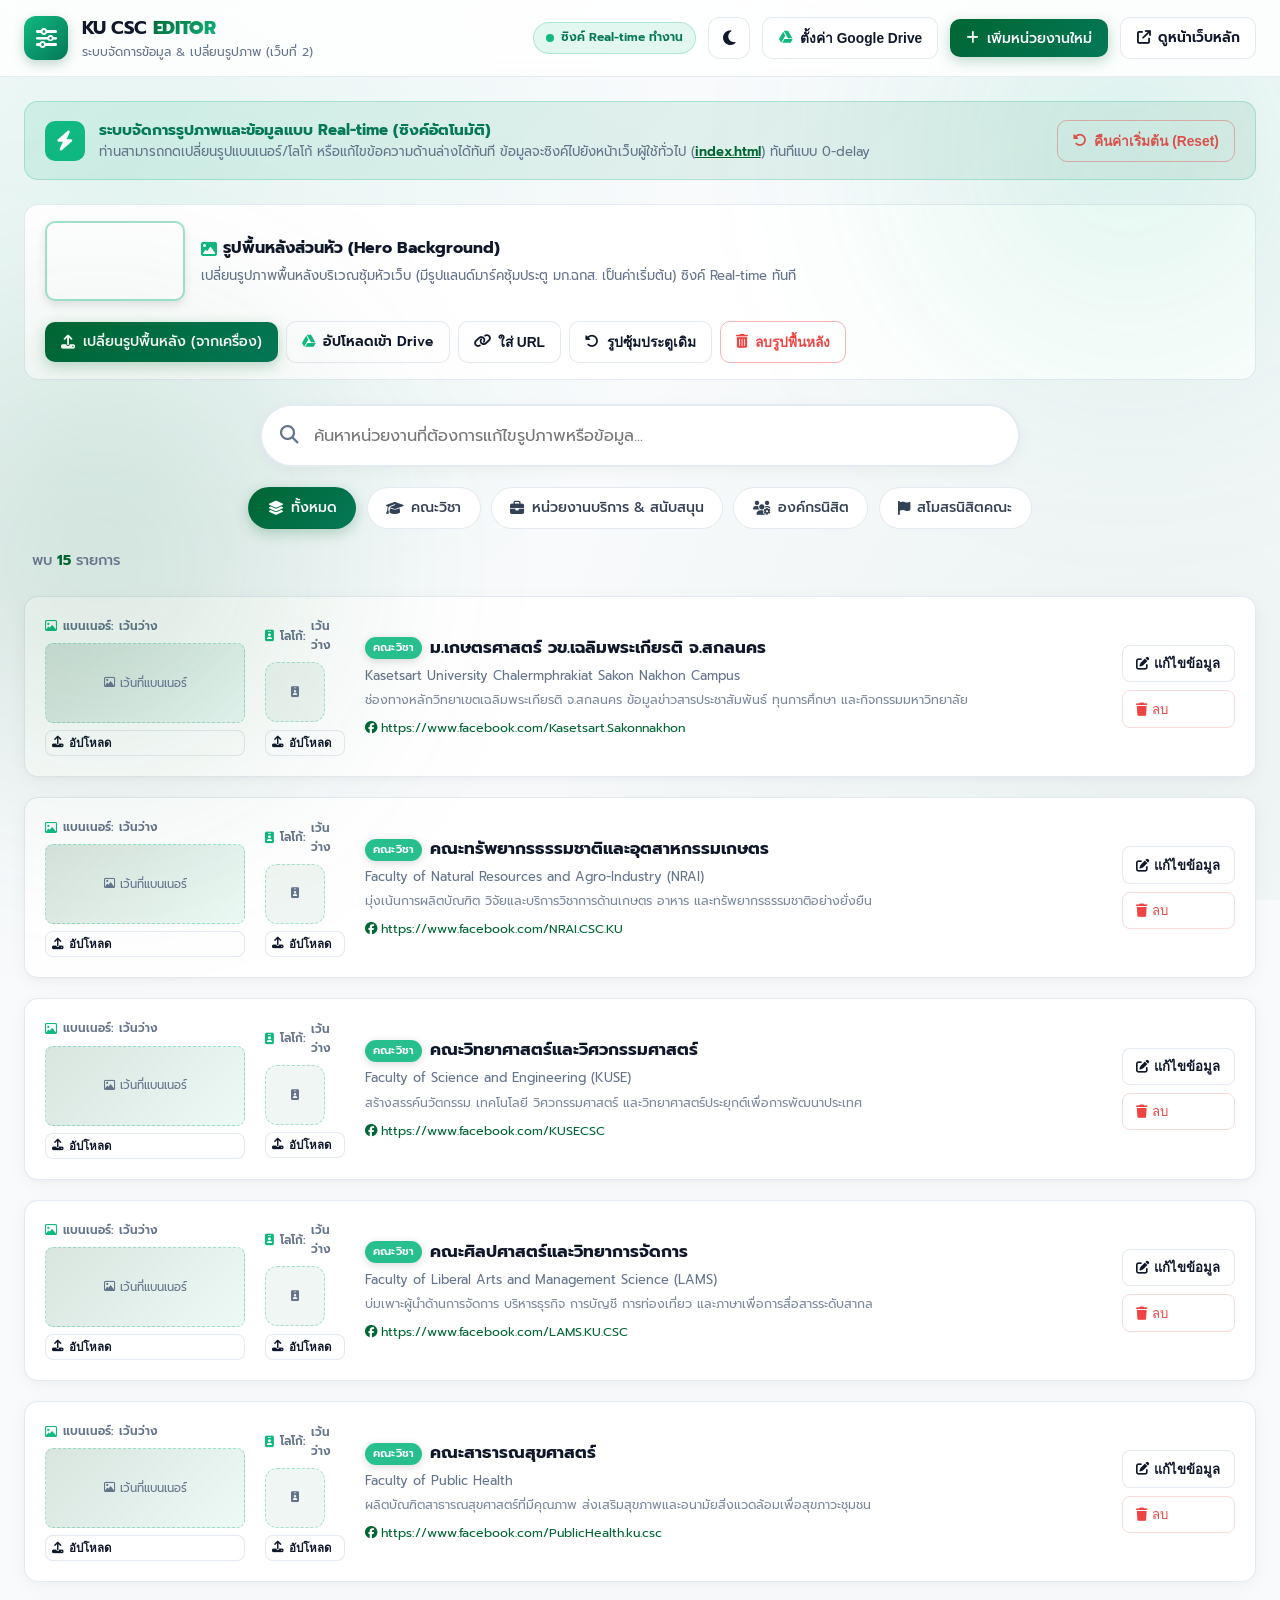
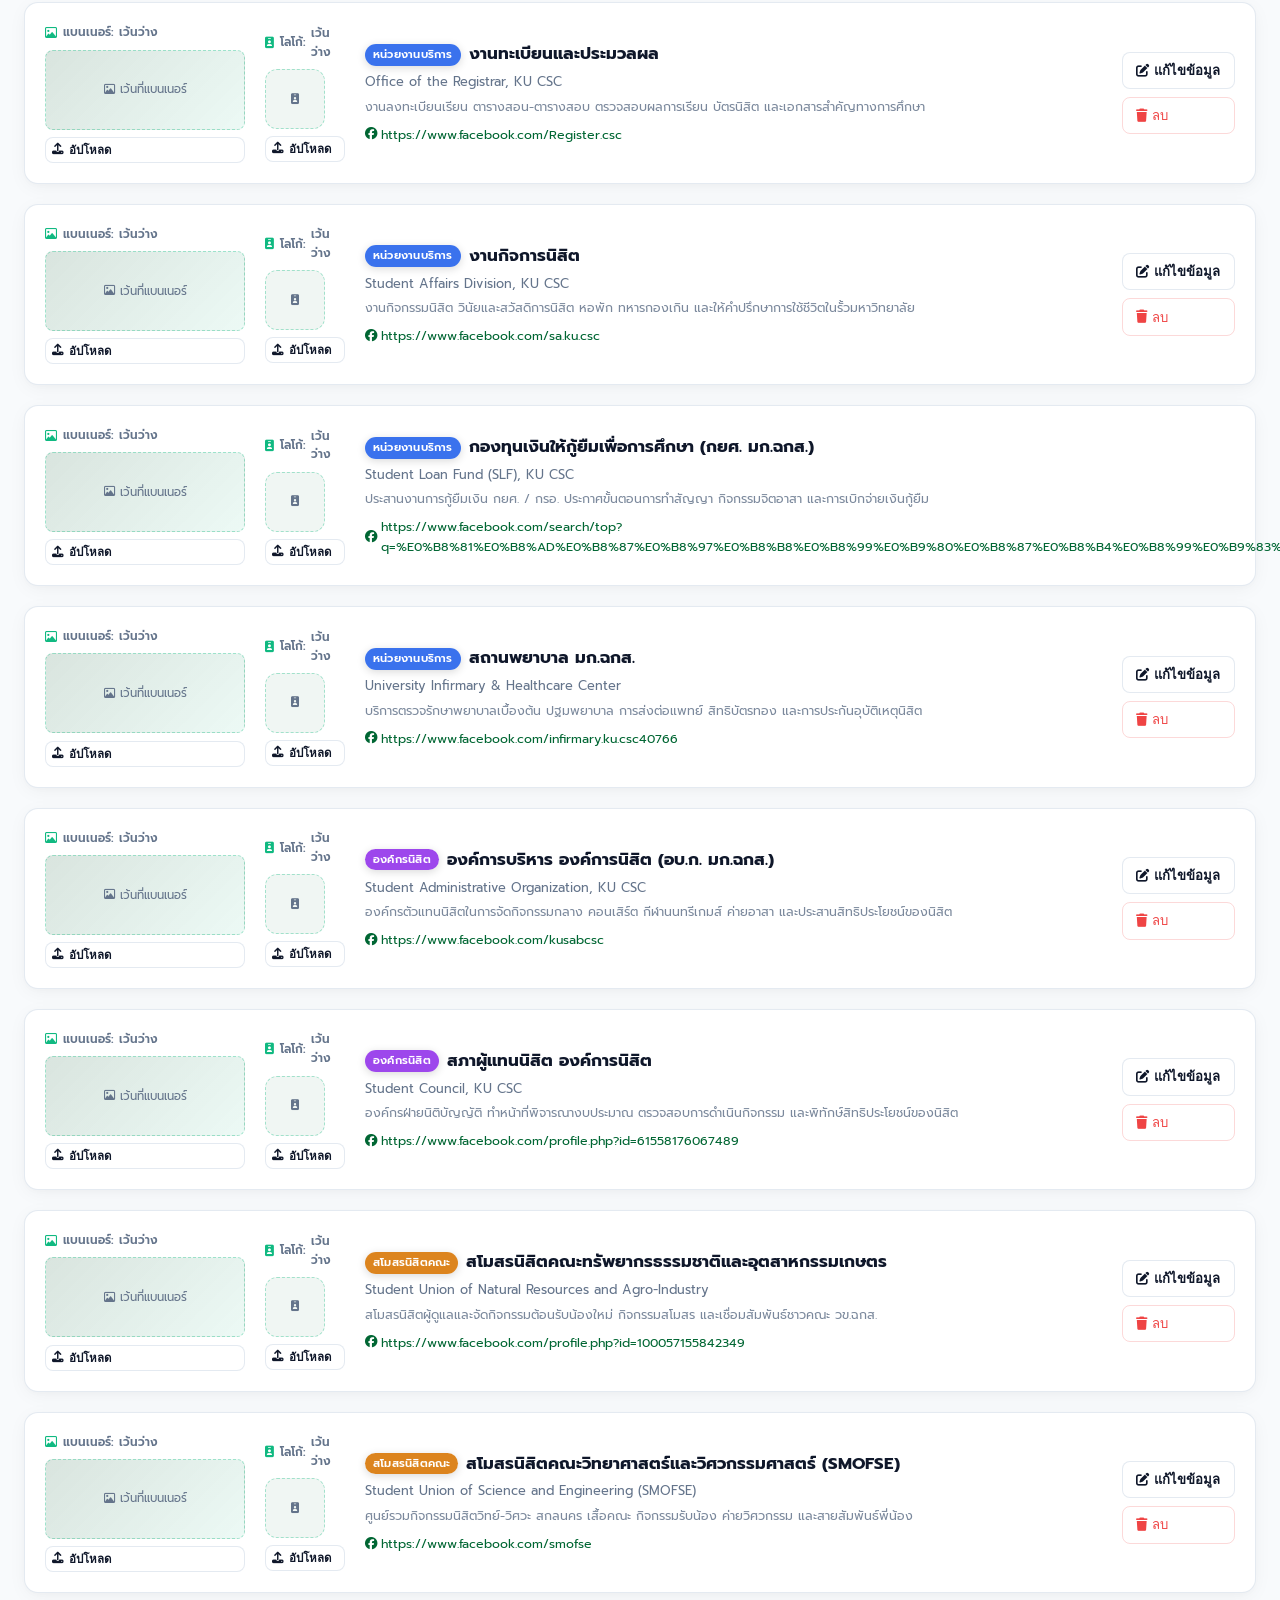
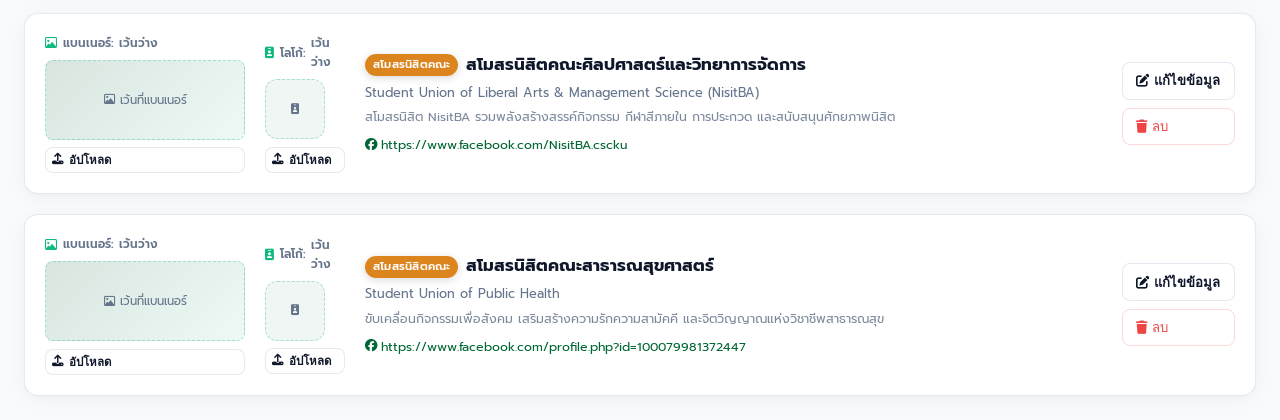
==== editor.html @ 66f13052 "Add files via upload" ====
<!DOCTYPE html>
<html lang="th" data-theme="light">
<head>
  <meta charset="UTF-8">
  <meta name="viewport" content="width=device-width, initial-scale=1.0">
  <title>KU CSC Editor | ระบบแก้ไขข้อมูลและเปลี่ยนรูปภาพ Real-time</title>
  <meta name="description" content="หน้าจัดการข้อมูลและเปลี่ยนรูปภาพโลโก้/แบนเนอร์ มหาวิทยาลัยเกษตรศาสตร์ วข.ฉกส. แบบ Real-time">
  
  <!-- Google Fonts: Prompt & Inter -->
  <link rel="preconnect" href="https://fonts.googleapis.com">
  <link rel="preconnect" href="https://fonts.gstatic.com" crossorigin>
  <link href="https://fonts.googleapis.com/css2?family=Inter:wght@400;500;600;700&family=Prompt:wght@300;400;500;600;700&display=swap" rel="stylesheet">
  
  <!-- Font Awesome 6 Icons -->
  <link rel="stylesheet" href="https://cdnjs.cloudflare.com/ajax/libs/font-awesome/6.5.1/css/all.min.css">
  
  <!-- Main Stylesheet -->
  <link rel="stylesheet" href="style.css">
</head>
<body>
  <!-- Ambient Glow Background Effects -->
  <div class="ambient-glow glow-1"></div>
  <div class="ambient-glow glow-2"></div>

  <!-- Header & Navigation -->
  <header class="navbar">
    <div class="nav-container">
      <div class="brand">
        <div class="brand-logo-wrap" style="background: linear-gradient(135deg, #10b981 0%, #047857 100%);">
          <i class="fa-solid fa-sliders brand-icon"></i>
        </div>
        <div class="brand-text">
          <span class="brand-title">KU CSC <span>EDITOR</span></span>
          <span class="brand-subtitle">ระบบจัดการข้อมูล & เปลี่ยนรูปภาพ (เว็บที่ 2)</span>
        </div>
      </div>

      <div class="nav-actions">
        <span class="live-sync-indicator" title="ระบบเชื่อมต่อ Real-time สำเร็จ">
          <span class="live-pulse"></span>
          <span>ซิงค์ Real-time ทำงาน</span>
        </span>
        <button id="themeToggleBtn" class="btn-icon" aria-label="สลับโหมดมืด/สว่าง" title="สลับโหมดมืด/สว่าง">
          <i class="fa-solid fa-moon"></i>
        </button>
        <button id="gdriveConfigBtn" class="btn-secondary-sm" title="ตั้งค่าเชื่อมต่อ Google Drive API">
          <i class="fa-brands fa-google-drive" style="color:#10b981;"></i>
          <span>ตั้งค่า Google Drive</span>
        </button>
        <button id="addNewDeptBtn" class="btn-primary-sm" title="เพิ่มหน่วยงานใหม่">
          <i class="fa-solid fa-plus"></i>
          <span>เพิ่มหน่วยงานใหม่</span>
        </button>
        <a href="index.html" class="btn-secondary-sm" title="เปิดดูหน้าเว็บสำหรับผู้ใช้ทั่วไป" target="_blank">
          <i class="fa-solid fa-arrow-up-right-from-square"></i>
          <span>ดูหน้าเว็บหลัก</span>
        </a>
      </div>
    </div>
  </header>

  <!-- Main Container -->
  <main class="editor-container">
    <!-- Top Real-time Info Banner -->
    <div class="realtime-sync-banner">
      <div class="realtime-sync-content">
        <div class="realtime-sync-icon">
          <i class="fa-solid fa-bolt"></i>
        </div>
        <div class="realtime-sync-text">
          <h4>ระบบจัดการรูปภาพและข้อมูลแบบ Real-time (ซิงค์อัตโนมัติ)</h4>
          <p>ท่านสามารถกดเปลี่ยนรูปแบนเนอร์/โลโก้ หรือแก้ไขข้อความด้านล่างได้ทันที ข้อมูลจะซิงค์ไปยังหน้าเว็บผู้ใช้ทั่วไป (<a href="index.html" target="_blank" style="color:#006633; font-weight:600; text-decoration:underline;">index.html</a>) ทันทีแบบ 0-delay</p>
        </div>
      </div>
      <div>
        <button id="resetDefaultsBtn" class="btn-outline-danger-sm" title="คืนค่าข้อมูลตั้งต้น 15 หน่วยงาน">
          <i class="fa-solid fa-rotate-left"></i> คืนค่าเริ่มต้น (Reset)
        </button>
      </div>
    </div>

    <!-- Hero Background Management Section (จัดการรูปภาพพื้นหลังส่วนหัวเว็บ) -->
    <div class="realtime-sync-banner" style="background: var(--surface-card); border: 1px solid var(--surface-card-border); margin-bottom: 1.5rem; display: flex; align-items: center; justify-content: space-between; flex-wrap: wrap; gap: 1.25rem;">
      <div style="display: flex; align-items: center; gap: 1rem;">
        <div id="editorHeroBgPreview" style="width: 140px; height: 80px; border-radius: 10px; background-size: cover; background-position: center; border: 2px solid rgba(16, 185, 129, 0.4); box-shadow: 0 4px 10px rgba(0,0,0,0.1); background-image: url('./assets/hero_landmark_bg.jpg'); cursor: pointer;" title="คลิกเพื่อเปลี่ยนรูปพื้นหลังส่วนหัว"></div>
        <div>
          <h4 style="margin: 0 0 4px 0; font-size: 1rem; font-weight: 700; color: var(--text-main); display: flex; align-items: center; gap: 6px;">
            <i class="fa-solid fa-image" style="color: #10b981;"></i> รูปพื้นหลังส่วนหัว (Hero Background)
          </h4>
          <p style="margin: 0; font-size: 0.82rem; color: var(--text-muted);">
            เปลี่ยนรูปภาพพื้นหลังบริเวณซุ้มหัวเว็บ (มีรูปแลนด์มาร์คซุ้มประตู มก.ฉกส. เป็นค่าเริ่มต้น) ซิงค์ Real-time ทันที
          </p>
        </div>
      </div>
      <div style="display: flex; align-items: center; gap: 0.5rem; flex-wrap: wrap;">
        <label class="btn-primary-sm" style="cursor: pointer;" title="เลือกไฟล์รูปพื้นหลังจากเครื่องคอมพิวเตอร์">
          <i class="fa-solid fa-upload"></i> <span>เปลี่ยนรูปพื้นหลัง (จากเครื่อง)</span>
          <input type="file" id="uploadHeroBgInput" accept="image/*" style="display: none;">
        </label>
        <label class="btn-secondary-sm" style="cursor: pointer;" title="อัปโหลดภาพพื้นหลังจากเครื่องเข้าสู่ Google Drive โดยตรง">
          <i class="fa-brands fa-google-drive" style="color:#10b981;"></i> <span>อัปโหลดเข้า Drive</span>
          <input type="file" id="uploadHeroBgGDriveInput" accept="image/*" style="display: none;">
        </label>
        <button id="urlHeroBgBtn" class="btn-secondary-sm" title="ใส่ลิงก์รูปภาพพื้นหลัง (URL หรือ Google Drive)">
          <i class="fa-solid fa-link"></i> <span>ใส่ URL</span>
        </button>
        <button id="resetHeroBgBtn" class="btn-secondary-sm" title="คืนค่าเป็นรูปซุ้มประตู มก.ฉกส.">
          <i class="fa-solid fa-rotate-left"></i> <span>รูปซุ้มประตูเดิม</span>
        </button>
        <button id="clearHeroBgBtn" class="btn-outline-danger-sm" title="ลบรูปออก (ใช้สีพื้นหลัง)">
          <i class="fa-solid fa-trash-can"></i> <span>ลบรูปพื้นหลัง</span>
        </button>
      </div>
    </div>

    <!-- Controls & Search -->
    <section class="controls-section" style="padding: 0; margin-bottom: 1.5rem;">
      <div class="controls-container" style="padding: 0;">
        <div class="search-box">
          <i class="fa-solid fa-magnifying-glass search-icon"></i>
          <input 
            type="text" 
            id="editorSearchInput" 
            placeholder="ค้นหาหน่วยงานที่ต้องการแก้ไขรูปภาพหรือข้อมูล..."
            autocomplete="off"
          >
          <button id="editorClearSearchBtn" class="clear-search-btn" title="ล้างการค้นหา">
            <i class="fa-solid fa-xmark"></i>
          </button>
        </div>

        <div class="filter-pills" id="editorCategoryFilters">
          <button class="filter-pill active" data-category="all">
            <i class="fa-solid fa-layer-group"></i> ทั้งหมด
          </button>
          <button class="filter-pill" data-category="faculty">
            <i class="fa-solid fa-graduation-cap"></i> คณะวิชา
          </button>
          <button class="filter-pill" data-category="service">
            <i class="fa-solid fa-briefcase"></i> หน่วยงานบริการ & สนับสนุน
          </button>
          <button class="filter-pill" data-category="student-gov">
            <i class="fa-solid fa-users-gear"></i> องค์กรนิสิต
          </button>
          <button class="filter-pill" data-category="student-club">
            <i class="fa-solid fa-flag"></i> สโมสรนิสิตคณะ
          </button>
        </div>

        <div class="view-options">
          <div class="results-count">
            พบ <span id="editorFilteredCount">0</span> รายการ
          </div>
        </div>
      </div>
    </section>

    <!-- Departments Edit List -->
    <div class="editor-list" id="editorDeptList">
      <!-- Dynamically generated rows via editor.js -->
    </div>

    <!-- Empty State -->
    <div class="empty-state" id="editorEmptyState" style="display: none;">
      <div class="empty-icon">
        <i class="fa-solid fa-filter-circle-xmark"></i>
      </div>
      <h3>ไม่พบหน่วยงานตามคำค้นหา</h3>
      <p>ลองเปลี่ยนคำค้นหา หรือกดล้างการค้นหา</p>
      <button class="btn-secondary" id="editorResetSearchBtn">ล้างการค้นหา</button>
    </div>
  </main>

  <!-- Modal: Edit / Add Department & Images -->
  <div class="modal-backdrop" id="editorModalBackdrop">
    <div class="modal-card edit-modal-card">
      <div class="modal-header">
        <h3 id="editorModalTitle"><i class="fa-solid fa-pen-to-square"></i> แก้ไขข้อมูลและรูปภาพ</h3>
        <button class="modal-close-btn" id="closeEditorModalBtn"><i class="fa-solid fa-xmark"></i></button>
      </div>
      <form id="editorModalForm" class="modal-body edit-form">
        <input type="hidden" id="formDeptId">
        
        <div class="form-group">
          <label for="formDeptName">ชื่อหน่วยงาน / องค์กร <span style="color:#ef4444;">*</span></label>
          <input type="text" id="formDeptName" required placeholder="เช่น คณะวิทยาศาสตร์และวิศวกรรมศาสตร์">
        </div>

        <div class="form-group">
          <label for="formDeptSubtitle">ชื่อย่อ / ภาษาอังกฤษ</label>
          <input type="text" id="formDeptSubtitle" placeholder="เช่น Faculty of Science and Engineering (KUSE)">
        </div>

        <div class="form-group">
          <label for="formDeptCategory">หมวดหมู่</label>
          <select id="formDeptCategory">
            <option value="faculty">คณะวิชา</option>
            <option value="service">หน่วยงานบริการ & สนับสนุน</option>
            <option value="student-gov">องค์กรนิสิต (อบ.ก. / สภานิสิต)</option>
            <option value="student-club">สโมสรนิสิตคณะ</option>
          </select>
        </div>

        <div class="form-group">
          <label for="formDeptUrl">ลิงก์ติดต่อ (Facebook Page หรือ เว็บไซต์) <span style="color:#ef4444;">*</span></label>
          <input type="url" id="formDeptUrl" required placeholder="https://www.facebook.com/...">
        </div>

        <!-- Banner Setting -->
        <div class="form-group">
          <label>
            <i class="fa-regular fa-image" style="color:#10b981;"></i> รูปภาพแบนเนอร์ (Banner Image Slot)
          </label>
          <div class="image-upload-wrapper">
            <div class="file-upload-row">
              <label class="btn-file-upload">
                <i class="fa-solid fa-folder-open"></i> เลือกไฟล์แบนเนอร์จากเครื่อง
                <input type="file" id="formBannerFileInput" accept="image/*" style="display:none;">
              </label>
              <label class="btn-preset" style="cursor: pointer; display: inline-flex; align-items: center; gap: 4px;" title="อัปโหลดแบนเนอร์ตรงเข้า Google Drive">
                <i class="fa-brands fa-google-drive" style="color:#10b981;"></i> อัปโหลดเข้า Drive
                <input type="file" id="formBannerGDriveInput" accept="image/*" style="display:none;">
              </label>
              <button type="button" class="btn-preset" id="formClearBannerBtn" title="ลบรูปภาพและเว้นเป็นพื้นที่ว่าง">
                <i class="fa-solid fa-trash-can"></i> เว้นเป็นช่องว่าง
              </button>
            </div>
            <input type="text" id="formBannerUrl" placeholder="หรือใส่ลิงก์รูปภาพ (รองรับลิงก์ Google Drive ทุกรูปแบบ)...">
            <div class="preview-mini banner-preview" id="formBannerPreview"></div>
          </div>
        </div>

        <!-- Logo Setting -->
        <div class="form-group">
          <label>
            <i class="fa-solid fa-id-badge" style="color:#10b981;"></i> รูปภาพโลโก้ (Logo Avatar Slot)
          </label>
          <div class="image-upload-wrapper">
            <div class="file-upload-row">
              <label class="btn-file-upload">
                <i class="fa-solid fa-folder-open"></i> เลือกไฟล์โลโก้จากเครื่อง
                <input type="file" id="formLogoFileInput" accept="image/*" style="display:none;">
              </label>
              <label class="btn-preset" style="cursor: pointer; display: inline-flex; align-items: center; gap: 4px;" title="อัปโหลดโลโก้ตรงเข้า Google Drive">
                <i class="fa-brands fa-google-drive" style="color:#10b981;"></i> อัปโหลดเข้า Drive
                <input type="file" id="formLogoGDriveInput" accept="image/*" style="display:none;">
              </label>
              <button type="button" class="btn-preset" id="formClearLogoBtn" title="ลบรูปโลโก้และเว้นเป็นพื้นที่ว่าง">
                <i class="fa-solid fa-trash-can"></i> เว้นเป็นช่องว่าง
              </button>
            </div>
            <input type="text" id="formLogoUrl" placeholder="หรือใส่ลิงก์รูปภาพ (รองรับลิงก์ Google Drive ทุกรูปแบบ)...">
            <div class="preview-mini logo-preview" id="formLogoPreview"></div>
          </div>
        </div>

        <div class="form-group">
          <label for="formDeptDesc">คำอธิบายเพิ่มเติม</label>
          <textarea id="formDeptDesc" rows="2" placeholder="เช่น รายละเอียดการให้บริการ ข้อมูลติดต่อ..."></textarea>
        </div>

        <div class="modal-footer-actions">
          <button type="button" class="btn-secondary" id="cancelEditorModalBtn">ยกเลิก</button>
          <button type="submit" class="btn-primary">
            <i class="fa-solid fa-bolt"></i> บันทึกข้อมูล (ซิงค์ Real-time ทันที)
          </button>
        </div>
      </form>
    </div>
  </div>

  <!-- Hidden Quick File Inputs for One-click direct upload -->
  <input type="file" id="directBannerFilePicker" accept="image/*" style="display:none;">
  <input type="file" id="directLogoFilePicker" accept="image/*" style="display:none;">

  <!-- Modal: Google Drive Setup -->
  <div class="modal-backdrop" id="gdriveModalBackdrop">
    <div class="modal-card">
      <div class="modal-header">
        <h3 style="display:flex; align-items:center; gap:8px;"><i class="fa-brands fa-google-drive" style="color:#10b981;"></i> ตั้งค่าเชื่อมต่อ Google Drive</h3>
        <button class="modal-close-btn" id="closeGdriveModalBtn"><i class="fa-solid fa-xmark"></i></button>
      </div>
      <div class="modal-body" style="padding:1.5rem;">
        <div style="background:rgba(16, 185, 129, 0.08); border:1px solid rgba(16, 185, 129, 0.25); border-radius:10px; padding:0.85rem 1rem; margin-bottom:1.25rem;">
          <h4 style="margin:0 0 4px 0; font-size:0.9rem; color:#047857; display:flex; align-items:center; gap:6px;">
            <i class="fa-solid fa-cloud-arrow-up"></i> จัดเก็บรูปภาพถาวรบน Google Drive ฟรี
          </h4>
          <p style="margin:0; font-size:0.78rem; color:var(--text-muted); line-height:1.5;">
            เชื่อมต่อกับ Google Apps Script Web App เพื่อให้อัปโหลดไฟล์รูปภาพแบนเนอร์/โลโก้ไปบันทึกลงในโฟลเดอร์ Google Drive ของคุณโดยตรง
          </p>
        </div>
        
        <div class="form-group">
          <label for="gdriveEndpointInput">Google Apps Script Web App URL</label>
          <input 
            type="url" 
            id="gdriveEndpointInput" 
            placeholder="https://script.google.com/macros/s/AKfycb.../exec"
            style="width:100%; padding:0.6rem 0.85rem; border-radius:8px; border:1px solid var(--surface-card-border); background:var(--surface-card); color:var(--text-main); font-family:inherit;"
          >
          <div style="margin-top:6px; font-size:0.75rem; color:var(--text-muted); display:flex; justify-content:space-between; align-items:center;">
            <span>เปิดดูวิธีทำ: <a href="GOOGLE_DRIVE_SETUP_GUIDE.md" target="_blank" style="color:#006633; text-decoration:underline; font-weight:600;">คู่มือการติดตั้ง Google Apps Script</a></span>
            <span id="gdriveConfigStatus" style="font-weight:600;"></span>
          </div>
        </div>

        <div id="gdriveStatusBox" style="padding:0.65rem 0.85rem; border-radius:8px; font-size:0.8rem; margin-bottom:1rem; display:none;"></div>

        <div class="modal-footer-actions">
          <button type="button" class="btn-secondary" id="cancelGdriveModalBtn">ปิด</button>
          <button type="button" class="btn-secondary" id="testGdriveBtn">
            <i class="fa-solid fa-plug"></i> ทดสอบการเชื่อมต่อ
          </button>
          <button type="button" class="btn-primary" id="saveGdriveBtn">
            <i class="fa-solid fa-floppy-disk"></i> บันทึก URL
          </button>
        </div>
      </div>
    </div>
  </div>

  <!-- Toast Notification -->
  <div class="toast-notification" id="editorToast">
    <i class="fa-solid fa-bolt toast-icon"></i>
    <span id="editorToastMsg">บันทึกและซิงค์ Real-time เรียบร้อยแล้ว</span>
  </div>

  <!-- Editor Logic -->
  <script src="editor.js"></script>
</body>
</html>
---- style.css ----
/* ==========================================================
   KU CSC Hub - Modern Portal Stylesheet
   Kasetsart University Chalermphrakiat Sakon Nakhon Campus
   ========================================================== */

:root {
  /* Brand Palette - KU Green & Gold */
  --ku-green-dark: #004d25;
  --ku-green-primary: #006633;
  --ku-green-accent: #10b981;
  --ku-green-light: #e6f4ea;
  --ku-gold: #f59e0b;
  --ku-gold-hover: #d97706;

  /* Theme: Light Defaults */
  --bg-color: #f8fafc;
  --bg-gradient: radial-gradient(circle at 10% 20%, rgba(16, 185, 129, 0.08) 0%, transparent 40%),
                 radial-gradient(circle at 90% 80%, rgba(0, 102, 51, 0.05) 0%, transparent 45%),
                 #f8fafc;
  --surface-card: #ffffff;
  --surface-card-hover: #ffffff;
  --surface-card-border: rgba(226, 232, 240, 0.9);
  --text-main: #0f172a;
  --text-muted: #64748b;
  --text-sub: #334155;
  
  --navbar-bg: rgba(255, 255, 255, 0.85);
  --navbar-border: rgba(226, 232, 240, 0.8);
  
  --badge-faculty-bg: rgba(16, 185, 129, 0.12);
  --badge-faculty-color: #047857;
  --badge-service-bg: rgba(59, 130, 246, 0.12);
  --badge-service-color: #1d4ed8;
  --badge-gov-bg: rgba(168, 85, 247, 0.12);
  --badge-gov-color: #7e22ce;
  --badge-club-bg: rgba(245, 158, 11, 0.14);
  --badge-club-color: #b45309;

  --btn-primary-bg: linear-gradient(135deg, #006633 0%, #047857 100%);
  --btn-primary-text: #ffffff;
  --btn-primary-shadow: 0 4px 14px rgba(0, 102, 51, 0.25);
  
  --btn-secondary-bg: #f1f5f9;
  --btn-secondary-text: #334155;
  --btn-secondary-border: #e2e8f0;

  --card-shadow: 0 4px 20px -2px rgba(0, 0, 0, 0.05), 0 2px 6px -1px rgba(0, 0, 0, 0.02);
  --card-shadow-hover: 0 16px 32px -4px rgba(0, 77, 37, 0.12), 0 6px 12px -2px rgba(0, 0, 0, 0.05);

  --font-family: 'Prompt', 'Inter', -apple-system, BlinkMacSystemFont, 'Segoe UI', Roboto, sans-serif;
  --radius-lg: 20px;
  --radius-md: 14px;
  --radius-sm: 8px;
  --transition: all 0.28s cubic-bezier(0.4, 0, 0.2, 1);
}

/* Dark Theme */
[data-theme="dark"] {
  --bg-color: #0b1310;
  --bg-gradient: radial-gradient(circle at 10% 20%, rgba(16, 185, 129, 0.12) 0%, transparent 45%),
                 radial-gradient(circle at 90% 80%, rgba(0, 102, 51, 0.15) 0%, transparent 50%),
                 #090e0c;
  --surface-card: #121c17;
  --surface-card-hover: #17241e;
  --surface-card-border: rgba(255, 255, 255, 0.07);
  --text-main: #f1f5f9;
  --text-muted: #94a3b8;
  --text-sub: #cbd5e1;

  --navbar-bg: rgba(11, 19, 16, 0.85);
  --navbar-border: rgba(255, 255, 255, 0.08);

  --badge-faculty-bg: rgba(16, 185, 129, 0.2);
  --badge-faculty-color: #34d399;
  --badge-service-bg: rgba(59, 130, 246, 0.2);
  --badge-service-color: #60a5fa;
  --badge-gov-bg: rgba(168, 85, 247, 0.2);
  --badge-gov-color: #c084fc;
  --badge-club-bg: rgba(245, 158, 11, 0.2);
  --badge-club-color: #fbbf24;

  --btn-secondary-bg: #1c2822;
  --btn-secondary-text: #e2e8f0;
  --btn-secondary-border: rgba(255, 255, 255, 0.1);

  --card-shadow: 0 4px 20px -2px rgba(0, 0, 0, 0.4);
  --card-shadow-hover: 0 16px 36px -4px rgba(0, 0, 0, 0.6), 0 0 20px rgba(16, 185, 129, 0.15);
}

/* Reset & Base */
*, *::before, *::after {
  box-sizing: border-box;
  margin: 0;
  padding: 0;
}

body {
  font-family: var(--font-family);
  background: var(--bg-gradient);
  background-attachment: fixed;
  color: var(--text-main);
  line-height: 1.6;
  min-height: 100vh;
  display: flex;
  flex-direction: column;
  overflow-x: hidden;
  position: relative;
  transition: background-color 0.3s ease, color 0.3s ease;
}

/* Ambient glow balls */
.ambient-glow {
  position: fixed;
  width: 500px;
  height: 500px;
  border-radius: 50%;
  pointer-events: none;
  z-index: 0;
  filter: blur(120px);
  opacity: 0.35;
}
.glow-1 {
  top: -100px;
  right: -100px;
  background: radial-gradient(circle, rgba(16, 185, 129, 0.5), transparent);
}
.glow-2 {
  bottom: 10%;
  left: -150px;
  background: radial-gradient(circle, rgba(0, 102, 51, 0.6), transparent);
}

/* Header & Navbar */
.navbar {
  position: sticky;
  top: 0;
  z-index: 100;
  background: var(--navbar-bg);
  backdrop-filter: blur(16px);
  -webkit-backdrop-filter: blur(16px);
  border-bottom: 1px solid var(--navbar-border);
  transition: var(--transition);
}

.nav-container {
  max-width: 1280px;
  margin: 0 auto;
  padding: 0.85rem 1.5rem;
  display: flex;
  align-items: center;
  justify-content: space-between;
}

.brand {
  display: flex;
  align-items: center;
  gap: 0.85rem;
  text-decoration: none;
  color: inherit;
}

.brand-logo-wrap {
  width: 44px;
  height: 44px;
  border-radius: 12px;
  background: linear-gradient(135deg, #006633 0%, #10b981 100%);
  display: flex;
  align-items: center;
  justify-content: center;
  color: #fff;
  font-size: 1.3rem;
  box-shadow: 0 4px 12px rgba(0, 102, 51, 0.25);
  transition: transform 0.2s ease;
}
.brand:hover .brand-logo-wrap {
  transform: scale(1.05) rotate(5deg);
}

.brand-text {
  display: flex;
  flex-direction: column;
}

.brand-title {
  font-size: 1.15rem;
  font-weight: 700;
  letter-spacing: -0.02em;
  color: var(--text-main);
  display: flex;
  align-items: center;
  gap: 0.4rem;
}
.brand-title span {
  background: linear-gradient(135deg, #006633, #10b981);
  -webkit-background-clip: text;
  -webkit-text-fill-color: transparent;
  font-weight: 800;
}
[data-theme="dark"] .brand-title span {
  background: linear-gradient(135deg, #34d399, #10b981);
  -webkit-background-clip: text;
  -webkit-text-fill-color: transparent;
}

.brand-subtitle {
  font-size: 0.76rem;
  color: var(--text-muted);
  font-weight: 400;
}

.nav-actions {
  display: flex;
  align-items: center;
  gap: 0.75rem;
}

.btn-icon {
  width: 42px;
  height: 42px;
  border-radius: 12px;
  border: 1px solid var(--surface-card-border);
  background: var(--surface-card);
  color: var(--text-main);
  display: flex;
  align-items: center;
  justify-content: center;
  font-size: 1.05rem;
  cursor: pointer;
  transition: var(--transition);
}
.btn-icon:hover {
  background: var(--btn-secondary-bg);
  transform: translateY(-2px);
}

.btn-primary-sm {
  display: inline-flex;
  align-items: center;
  gap: 0.5rem;
  padding: 0.55rem 1rem;
  background: var(--btn-primary-bg);
  color: #ffffff;
  border: none;
  border-radius: 10px;
  font-size: 0.88rem;
  font-weight: 500;
  font-family: inherit;
  cursor: pointer;
  box-shadow: var(--btn-primary-shadow);
  transition: var(--transition);
}
.btn-primary-sm:hover {
  opacity: 0.93;
  transform: translateY(-2px);
  box-shadow: 0 6px 18px rgba(0, 102, 51, 0.35);
}

/* Hero Section */
.hero-section {
  position: relative;
  z-index: 1;
  padding: 4.5rem 1.5rem 3.5rem;
  text-align: center;
  background-size: cover;
  background-position: center 30%;
  background-repeat: no-repeat;
  transition: background-image 0.4s ease;
  overflow: hidden;
  border-bottom: 1px solid var(--surface-card-border);
}

/* Background overlay for hero section to ensure flawless contrast & readability */
.hero-section::before {
  content: "";
  position: absolute;
  inset: 0;
  background: linear-gradient(180deg, rgba(248, 250, 252, 0.88) 0%, rgba(248, 250, 252, 0.72) 45%, rgba(248, 250, 252, 0.96) 100%);
  backdrop-filter: blur(1.5px);
  -webkit-backdrop-filter: blur(1.5px);
  z-index: 0;
  transition: background 0.3s ease;
}

[data-theme="dark"] .hero-section::before {
  background: linear-gradient(180deg, rgba(11, 19, 16, 0.92) 0%, rgba(11, 19, 16, 0.78) 45%, rgba(11, 19, 16, 0.98) 100%);
}

.hero-content {
  position: relative;
  z-index: 1;
  max-width: 860px;
  margin: 0 auto;
}

.hero-badge {
  display: inline-flex;
  align-items: center;
  gap: 0.55rem;
  padding: 0.35rem 1rem;
  border-radius: 9999px;
  background: rgba(16, 185, 129, 0.15);
  border: 1px solid rgba(16, 185, 129, 0.3);
  color: #047857;
  font-size: 0.82rem;
  font-weight: 600;
  margin-bottom: 1.25rem;
  backdrop-filter: blur(8px);
}
[data-theme="dark"] .hero-badge {
  color: #34d399;
  border-color: rgba(52, 211, 153, 0.35);
  background: rgba(16, 185, 129, 0.2);
}

.pulse-dot {
  width: 8px;
  height: 8px;
  border-radius: 50%;
  background: #10b981;
  box-shadow: 0 0 0 0 rgba(16, 185, 129, 0.7);
  animation: pulseAnimation 2s infinite;
}
@keyframes pulseAnimation {
  0% { transform: scale(0.95); box-shadow: 0 0 0 0 rgba(16, 185, 129, 0.7); }
  70% { transform: scale(1); box-shadow: 0 0 0 8px rgba(16, 185, 129, 0); }
  100% { transform: scale(0.95); box-shadow: 0 0 0 0 rgba(16, 185, 129, 0); }
}

.hero-title {
  font-size: clamp(2rem, 4.5vw, 3.25rem);
  font-weight: 800;
  line-height: 1.25;
  letter-spacing: -0.03em;
  margin-bottom: 1rem;
  color: var(--text-main);
  text-shadow: 0 2px 10px rgba(0, 0, 0, 0.05);
}

.gradient-text {
  background: linear-gradient(135deg, #006633 0%, #10b981 70%, #d97706 100%);
  -webkit-background-clip: text;
  -webkit-text-fill-color: transparent;
  display: inline-block;
}
[data-theme="dark"] .gradient-text {
  background: linear-gradient(135deg, #34d399 0%, #10b981 50%, #fbbf24 100%);
  -webkit-background-clip: text;
  -webkit-text-fill-color: transparent;
}

.hero-desc {
  font-size: 1.05rem;
  color: var(--text-muted);
  max-width: 720px;
  margin: 0 auto 2rem;
  font-weight: 500;
  line-height: 1.7;
}

/* Stats Row - Modern Premium Glassmorphism */
.stats-row {
  display: inline-flex;
  align-items: center;
  justify-content: center;
  gap: 1.75rem;
  padding: 1.1rem 2.5rem;
  background: rgba(255, 255, 255, 0.85);
  border: 1px solid rgba(255, 255, 255, 0.6);
  border-radius: var(--radius-lg);
  box-shadow: 0 10px 30px -5px rgba(0, 77, 37, 0.12), 0 4px 10px -2px rgba(0, 0, 0, 0.05);
  backdrop-filter: blur(16px);
  -webkit-backdrop-filter: blur(16px);
  margin-top: 0.5rem;
}
[data-theme="dark"] .stats-row {
  background: rgba(18, 28, 23, 0.85);
  border-color: rgba(255, 255, 255, 0.12);
  box-shadow: 0 10px 30px -5px rgba(0, 0, 0, 0.5);
}

.stat-item {
  display: flex;
  flex-direction: column;
  align-items: center;
}

.stat-number {
  font-size: 1.6rem;
  font-weight: 700;
  color: #006633;
  line-height: 1;
}
[data-theme="dark"] .stat-number {
  color: #34d399;
}

.stat-label {
  font-size: 0.78rem;
  color: var(--text-muted);
  margin-top: 0.25rem;
  font-weight: 500;
}

.stat-divider {
  width: 1px;
  height: 32px;
  background: var(--surface-card-border);
}

/* Controls & Search Section */
.controls-section {
  position: relative;
  z-index: 2;
  padding: 1rem 1.5rem 1.5rem;
}

.controls-container {
  max-width: 1280px;
  margin: 0 auto;
  display: flex;
  flex-direction: column;
  gap: 1.25rem;
}

/* Search Box */
.search-box {
  position: relative;
  width: 100%;
  max-width: 760px;
  margin: 0 auto;
}

.search-icon {
  position: absolute;
  left: 1.25rem;
  top: 50%;
  transform: translateY(-50%);
  color: var(--text-muted);
  font-size: 1.15rem;
  pointer-events: none;
}

.search-box input {
  width: 100%;
  padding: 1.05rem 3.25rem 1.05rem 3.25rem;
  font-size: 1.02rem;
  font-family: inherit;
  background: var(--surface-card);
  border: 2px solid var(--surface-card-border);
  border-radius: 9999px;
  color: var(--text-main);
  box-shadow: 0 4px 16px rgba(0, 0, 0, 0.04);
  transition: var(--transition);
  outline: none;
}
.search-box input:focus {
  border-color: #10b981;
  box-shadow: 0 6px 24px rgba(16, 185, 129, 0.2);
}

.clear-search-btn {
  position: absolute;
  right: 1.25rem;
  top: 50%;
  transform: translateY(-50%);
  background: none;
  border: none;
  color: var(--text-muted);
  cursor: pointer;
  font-size: 1rem;
  padding: 0.35rem;
  border-radius: 50%;
  display: none;
  transition: color 0.2s;
}
.clear-search-btn:hover {
  color: var(--text-main);
}
.clear-search-btn.show {
  display: block;
}

/* Filter Pills */
.filter-pills {
  display: flex;
  align-items: center;
  justify-content: center;
  flex-wrap: wrap;
  gap: 0.65rem;
}

.filter-pill {
  display: inline-flex;
  align-items: center;
  gap: 0.45rem;
  padding: 0.6rem 1.15rem;
  border-radius: 9999px;
  font-size: 0.88rem;
  font-weight: 500;
  font-family: inherit;
  border: 1px solid var(--surface-card-border);
  background: var(--surface-card);
  color: var(--text-sub);
  cursor: pointer;
  transition: var(--transition);
}
.filter-pill:hover {
  background: var(--btn-secondary-bg);
  border-color: #10b981;
  transform: translateY(-1px);
}
.filter-pill.active {
  background: var(--btn-primary-bg);
  color: #ffffff;
  border-color: transparent;
  box-shadow: var(--btn-primary-shadow);
}
.filter-pill.active i {
  color: #ffffff;
}

/* View Options Bar */
.view-options {
  display: flex;
  align-items: center;
  justify-content: space-between;
  padding: 0 0.5rem;
}

.results-count {
  font-size: 0.9rem;
  color: var(--text-muted);
  font-weight: 500;
}
.results-count span {
  color: #006633;
  font-weight: 700;
}
[data-theme="dark"] .results-count span {
  color: #34d399;
}

.view-toggle-btns {
  display: flex;
  align-items: center;
  gap: 0.35rem;
  background: var(--surface-card);
  border: 1px solid var(--surface-card-border);
  border-radius: 10px;
  padding: 3px;
}

.view-btn {
  width: 34px;
  height: 34px;
  border-radius: 7px;
  border: none;
  background: transparent;
  color: var(--text-muted);
  cursor: pointer;
  display: flex;
  align-items: center;
  justify-content: center;
  font-size: 0.95rem;
  transition: var(--transition);
}
.view-btn:hover {
  color: var(--text-main);
}
.view-btn.active {
  background: var(--btn-secondary-bg);
  color: #006633;
}
[data-theme="dark"] .view-btn.active {
  color: #34d399;
}

/* Main Content & Cards Grid */
.main-content {
  flex: 1;
  position: relative;
  z-index: 2;
  padding: 0 1.5rem 4rem;
}

.directory-container {
  max-width: 1280px;
  margin: 0 auto;
}

.cards-grid {
  display: grid;
  grid-template-columns: repeat(auto-fill, minmax(350px, 1fr));
  gap: 1.75rem;
  transition: var(--transition);
}

/* CARD ARCHITECTURE: Distinct Banner & Logo Slots */
.dept-card {
  background: var(--surface-card);
  border: 1px solid var(--surface-card-border);
  border-radius: var(--radius-lg);
  overflow: hidden;
  box-shadow: var(--card-shadow);
  display: flex;
  flex-direction: column;
  position: relative;
  transition: var(--transition);
  animation: fadeInCard 0.35s ease forwards;
}
@keyframes fadeInCard {
  from { opacity: 0; transform: translateY(12px); }
  to { opacity: 1; transform: translateY(0); }
}

.dept-card:hover {
  transform: translateY(-5px);
  border-color: rgba(16, 185, 129, 0.3);
  box-shadow: var(--card-shadow-hover);
}

/* 1. Dedicated Banner Slot */
.card-banner {
  position: relative;
  width: 100%;
  height: 140px;
  overflow: hidden;
  background-size: cover;
  background-position: center;
  background-color: #0b1310;
  transition: transform 0.4s ease;
  display: flex;
  align-items: flex-end;
  justify-content: flex-end;
}
.dept-card:hover .card-banner {
  transform: scale(1.02);
}

.card-banner-overlay {
  position: absolute;
  inset: 0;
  background: linear-gradient(180deg, rgba(0, 0, 0, 0.15) 0%, rgba(0, 0, 0, 0.65) 100%);
}

.banner-space-guide {
  position: absolute;
  bottom: 10px;
  right: 14px;
  z-index: 2;
  font-size: 0.72rem;
  color: rgba(255, 255, 255, 0.75);
  background: rgba(0, 0, 0, 0.4);
  padding: 2px 8px;
  border-radius: 6px;
  backdrop-filter: blur(4px);
  pointer-events: none;
  display: flex;
  align-items: center;
  gap: 4px;
}

.card-category-tag {
  position: absolute;
  top: 12px;
  right: 12px;
  z-index: 2;
  padding: 0.3rem 0.75rem;
  border-radius: 9999px;
  font-size: 0.74rem;
  font-weight: 600;
  letter-spacing: 0.02em;
  backdrop-filter: blur(8px);
  box-shadow: 0 2px 8px rgba(0, 0, 0, 0.15);
}
.tag-faculty { background: rgba(16, 185, 129, 0.9); color: #ffffff; }
.tag-service { background: rgba(37, 99, 235, 0.9); color: #ffffff; }
.tag-student-gov { background: rgba(147, 51, 234, 0.9); color: #ffffff; }
.tag-student-club { background: rgba(217, 119, 6, 0.9); color: #ffffff; }

/* Quick Action button inside banner (Edit / Customize) */
.card-edit-btn {
  position: absolute;
  top: 12px;
  left: 12px;
  z-index: 2;
  height: 32px;
  padding: 0 10px;
  border-radius: 8px;
  background: rgba(0, 0, 0, 0.55);
  backdrop-filter: blur(6px);
  border: 1px solid rgba(255, 255, 255, 0.25);
  color: #ffffff;
  display: flex;
  align-items: center;
  gap: 5px;
  font-size: 0.76rem;
  font-family: inherit;
  cursor: pointer;
  opacity: 0.85;
  transition: var(--transition);
}
.card-edit-btn:hover {
  opacity: 1;
  background: rgba(0, 102, 51, 0.9);
  transform: translateY(-1px);
  border-color: #10b981;
}

/* 2. Dedicated Logo Avatar Slot */
.card-avatar-wrapper {
  position: relative;
  margin-top: -38px;
  margin-left: 1.5rem;
  width: 76px;
  height: 76px;
  z-index: 3;
}

.card-logo {
  width: 100%;
  height: 100%;
  border-radius: 18px;
  background: var(--surface-card);
  border: 3px solid var(--surface-card);
  box-shadow: 0 6px 16px rgba(0, 0, 0, 0.15);
  object-fit: cover;
  display: flex;
  flex-direction: column;
  align-items: center;
  justify-content: center;
  overflow: hidden;
  font-size: 1.6rem;
  color: #006633;
  transition: transform 0.3s ease;
  position: relative;
}
[data-theme="dark"] .card-logo {
  color: #34d399;
}
.dept-card:hover .card-logo {
  transform: scale(1.05);
}

.card-logo img {
  width: 100%;
  height: 100%;
  object-fit: cover;
  display: block;
}

.logo-slot-hint {
  font-size: 0.58rem;
  color: var(--text-muted);
  margin-top: 2px;
  font-weight: 500;
  letter-spacing: -0.01em;
}

/* 3. Card Body & Content */
.card-body {
  padding: 0.85rem 1.5rem 1.4rem;
  display: flex;
  flex-direction: column;
  flex: 1;
}

.card-title-group {
  margin-bottom: 0.75rem;
}

.card-title {
  font-size: 1.15rem;
  font-weight: 700;
  line-height: 1.35;
  color: var(--text-main);
  margin-bottom: 0.25rem;
}

.card-subtitle {
  font-size: 0.82rem;
  color: var(--text-muted);
  font-weight: 500;
  display: block;
}

.card-desc {
  font-size: 0.86rem;
  color: var(--text-sub);
  margin-bottom: 1.25rem;
  line-height: 1.55;
  flex: 1;
}

/* 4. Card Action Buttons */
.card-actions {
  display: flex;
  align-items: center;
  gap: 0.5rem;
  padding-top: 0.85rem;
  border-top: 1px solid var(--surface-card-border);
}

.btn-open-link {
  flex: 1;
  display: inline-flex;
  align-items: center;
  justify-content: center;
  gap: 0.5rem;
  padding: 0.65rem 1rem;
  border-radius: var(--radius-sm);
  background: var(--btn-primary-bg);
  color: #ffffff;
  text-decoration: none;
  font-size: 0.88rem;
  font-weight: 600;
  box-shadow: var(--btn-primary-shadow);
  transition: var(--transition);
}
.btn-open-link:hover {
  opacity: 0.92;
  transform: translateY(-2px);
  box-shadow: 0 6px 18px rgba(0, 102, 51, 0.35);
}

.btn-card-action {
  width: 38px;
  height: 38px;
  border-radius: var(--radius-sm);
  border: 1px solid var(--surface-card-border);
  background: var(--btn-secondary-bg);
  color: var(--text-sub);
  display: inline-flex;
  align-items: center;
  justify-content: center;
  cursor: pointer;
  font-size: 0.95rem;
  transition: var(--transition);
}
.btn-card-action:hover {
  background: var(--surface-card);
  color: #006633;
  border-color: #10b981;
  transform: translateY(-2px);
}
[data-theme="dark"] .btn-card-action:hover {
  color: #34d399;
}

/* LIST VIEW STYLES */
.cards-grid.list-view {
  display: flex;
  flex-direction: column;
  gap: 1rem;
}

.cards-grid.list-view .dept-card {
  flex-direction: row;
  align-items: center;
  min-height: 100px;
}

.cards-grid.list-view .card-banner {
  width: 180px;
  height: 100%;
  flex-shrink: 0;
}

.cards-grid.list-view .card-avatar-wrapper {
  margin: 0 0 0 1rem;
  width: 58px;
  height: 58px;
  flex-shrink: 0;
}

.cards-grid.list-view .card-body {
  padding: 1rem 1.5rem;
  flex-direction: row;
  align-items: center;
  justify-content: space-between;
  width: 100%;
}

.cards-grid.list-view .card-title-group {
  margin-bottom: 0;
  max-width: 45%;
}

.cards-grid.list-view .card-desc {
  display: none;
}

.cards-grid.list-view .card-actions {
  border-top: none;
  padding-top: 0;
  flex-shrink: 0;
  min-width: 250px;
}

/* Empty State */
.empty-state {
  text-align: center;
  padding: 4rem 1.5rem;
  background: var(--surface-card);
  border: 1px dashed var(--surface-card-border);
  border-radius: var(--radius-lg);
  max-width: 500px;
  margin: 2rem auto;
}
.empty-icon {
  font-size: 3rem;
  color: var(--text-muted);
  margin-bottom: 1rem;
}
.empty-state h3 {
  font-size: 1.25rem;
  margin-bottom: 0.5rem;
}
.empty-state p {
  color: var(--text-muted);
  font-size: 0.9rem;
  margin-bottom: 1.5rem;
}

/* Buttons General */
.btn-primary {
  display: inline-flex;
  align-items: center;
  justify-content: center;
  gap: 0.5rem;
  padding: 0.75rem 1.5rem;
  background: var(--btn-primary-bg);
  color: #ffffff;
  border: none;
  border-radius: var(--radius-sm);
  font-size: 0.95rem;
  font-weight: 600;
  font-family: inherit;
  cursor: pointer;
  text-decoration: none;
  box-shadow: var(--btn-primary-shadow);
  transition: var(--transition);
}
.btn-primary:hover {
  opacity: 0.93;
  transform: translateY(-2px);
}

.btn-secondary {
  display: inline-flex;
  align-items: center;
  justify-content: center;
  gap: 0.5rem;
  padding: 0.75rem 1.25rem;
  background: var(--btn-secondary-bg);
  color: var(--btn-secondary-text);
  border: 1px solid var(--btn-secondary-border);
  border-radius: var(--radius-sm);
  font-size: 0.95rem;
  font-weight: 500;
  font-family: inherit;
  cursor: pointer;
  transition: var(--transition);
}
.btn-secondary:hover {
  background: var(--surface-card);
  border-color: #94a3b8;
}

.btn-outline {
  display: inline-flex;
  align-items: center;
  gap: 0.5rem;
  padding: 0.6rem 1.2rem;
  border: 1.5px solid #006633;
  border-radius: var(--radius-sm);
  color: #006633;
  text-decoration: none;
  font-size: 0.88rem;
  font-weight: 600;
  transition: var(--transition);
}
.btn-outline:hover {
  background: #006633;
  color: #ffffff;
}
[data-theme="dark"] .btn-outline {
  border-color: #34d399;
  color: #34d399;
}
[data-theme="dark"] .btn-outline:hover {
  background: #34d399;
  color: #0b1310;
}

/* Modals */
.modal-backdrop {
  position: fixed;
  inset: 0;
  background: rgba(0, 0, 0, 0.6);
  backdrop-filter: blur(8px);
  -webkit-backdrop-filter: blur(8px);
  z-index: 1000;
  display: flex;
  align-items: center;
  justify-content: center;
  padding: 1.5rem;
  opacity: 0;
  visibility: hidden;
  transition: var(--transition);
}
.modal-backdrop.active {
  opacity: 1;
  visibility: visible;
}

.modal-card {
  background: var(--surface-card);
  border: 1px solid var(--surface-card-border);
  border-radius: var(--radius-lg);
  width: 100%;
  max-width: 440px;
  overflow: hidden;
  box-shadow: 0 25px 50px -12px rgba(0, 0, 0, 0.35);
  transform: scale(0.95) translateY(10px);
  transition: transform 0.3s cubic-bezier(0.34, 1.56, 0.64, 1);
}
.modal-backdrop.active .modal-card {
  transform: scale(1) translateY(0);
}

.edit-modal-card {
  max-width: 580px;
  max-height: 90vh;
  display: flex;
  flex-direction: column;
}

.modal-header {
  padding: 1.25rem 1.5rem;
  border-bottom: 1px solid var(--surface-card-border);
  display: flex;
  align-items: center;
  justify-content: space-between;
}
.modal-header h3 {
  font-size: 1.15rem;
  font-weight: 700;
  display: flex;
  align-items: center;
  gap: 0.5rem;
}
.modal-header h3 i {
  color: #006633;
}
[data-theme="dark"] .modal-header h3 i {
  color: #34d399;
}

.modal-close-btn {
  background: none;
  border: none;
  color: var(--text-muted);
  font-size: 1.15rem;
  cursor: pointer;
  padding: 0.25rem;
  border-radius: 6px;
  transition: var(--transition);
}
.modal-close-btn:hover {
  color: var(--text-main);
  background: var(--btn-secondary-bg);
}

.modal-body {
  padding: 1.5rem;
}

/* QR Modal Body */
.qr-modal-body {
  text-align: center;
  display: flex;
  flex-direction: column;
  align-items: center;
}

.qr-preview-box {
  background: #ffffff;
  padding: 1rem;
  border-radius: 16px;
  box-shadow: 0 4px 16px rgba(0, 0, 0, 0.08);
  margin-bottom: 1.25rem;
  display: flex;
  align-items: center;
  justify-content: center;
  min-width: 190px;
  min-height: 190px;
}

.qr-target-title {
  font-weight: 700;
  font-size: 1.1rem;
  color: var(--text-main);
  margin-bottom: 0.25rem;
}

.qr-target-url {
  font-size: 0.82rem;
  color: var(--text-muted);
  word-break: break-all;
  max-width: 320px;
  margin-bottom: 1.5rem;
}

.qr-actions {
  display: flex;
  gap: 0.75rem;
  width: 100%;
}
.qr-actions button, .qr-actions a {
  flex: 1;
}

/* Form Styles */
.edit-form {
  overflow-y: auto;
  display: flex;
  flex-direction: column;
  gap: 1.1rem;
}

.form-group {
  display: flex;
  flex-direction: column;
  gap: 0.4rem;
}
.form-group label {
  font-size: 0.88rem;
  font-weight: 600;
  color: var(--text-sub);
}

.form-group input,
.form-group select,
.form-group textarea {
  width: 100%;
  padding: 0.65rem 0.95rem;
  border: 1px solid var(--surface-card-border);
  border-radius: var(--radius-sm);
  background: var(--surface-card);
  color: var(--text-main);
  font-family: inherit;
  font-size: 0.92rem;
  outline: none;
  transition: border-color 0.2s;
}
.form-group input:focus,
.form-group select:focus,
.form-group textarea:focus {
  border-color: #10b981;
}

.image-upload-wrapper {
  display: flex;
  flex-direction: column;
  gap: 0.5rem;
}

.file-upload-row {
  display: flex;
  gap: 0.5rem;
  flex-wrap: wrap;
}

.btn-file-upload {
  display: inline-flex;
  align-items: center;
  gap: 0.4rem;
  padding: 0.5rem 0.9rem;
  background: var(--btn-secondary-bg);
  border: 1px dashed var(--surface-card-border);
  border-radius: var(--radius-sm);
  font-size: 0.82rem;
  cursor: pointer;
  color: var(--text-sub);
  transition: var(--transition);
}
.btn-file-upload:hover {
  border-color: #10b981;
  color: #006633;
}

.btn-preset {
  padding: 0.5rem 0.8rem;
  background: none;
  border: 1px solid var(--surface-card-border);
  border-radius: var(--radius-sm);
  font-size: 0.82rem;
  cursor: pointer;
  color: var(--text-muted);
  font-family: inherit;
}
.btn-preset:hover {
  color: var(--text-main);
  border-color: #94a3b8;
}

.preview-mini {
  border-radius: 8px;
  overflow: hidden;
  background-size: cover;
  background-position: center;
  border: 1px solid var(--surface-card-border);
  display: none;
}
.preview-mini.show {
  display: block;
}
.banner-preview {
  width: 100%;
  height: 80px;
}
.logo-preview {
  width: 60px;
  height: 60px;
}

.modal-footer-actions {
  display: flex;
  justify-content: flex-end;
  gap: 0.75rem;
  margin-top: 1rem;
  padding-top: 1rem;
  border-top: 1px solid var(--surface-card-border);
}

/* Toast */
.toast-notification {
  position: fixed;
  bottom: 2rem;
  right: 2rem;
  z-index: 2000;
  display: flex;
  align-items: center;
  gap: 0.75rem;
  padding: 0.85rem 1.4rem;
  background: #0f172a;
  color: #ffffff;
  border-radius: 9999px;
  box-shadow: 0 10px 30px rgba(0, 0, 0, 0.25);
  font-size: 0.92rem;
  font-weight: 500;
  transform: translateY(100px);
  opacity: 0;
  transition: all 0.3s cubic-bezier(0.34, 1.56, 0.64, 1);
  pointer-events: none;
}
.toast-notification.show {
  transform: translateY(0);
  opacity: 1;
}
.toast-icon {
  color: #10b981;
  font-size: 1.15rem;
}

/* Footer */
.site-footer {
  margin-top: auto;
  background: var(--surface-card);
  border-top: 1px solid var(--surface-card-border);
  padding: 2.5rem 1.5rem 2rem;
  position: relative;
  z-index: 2;
}

.footer-container {
  max-width: 1280px;
  margin: 0 auto;
}

.footer-top {
  display: flex;
  align-items: center;
  justify-content: space-between;
  flex-wrap: wrap;
  gap: 1.5rem;
  padding-bottom: 2rem;
  border-bottom: 1px solid var(--surface-card-border);
}

.footer-brand {
  display: flex;
  align-items: center;
  gap: 0.9rem;
}

.footer-logo {
  width: 40px;
  height: 40px;
  border-radius: 10px;
  background: #006633;
  color: #ffffff;
  display: flex;
  align-items: center;
  justify-content: center;
  font-size: 1.2rem;
}

.footer-brand h4 {
  font-size: 1rem;
  font-weight: 700;
}
.footer-brand p {
  font-size: 0.82rem;
  color: var(--text-muted);
}

.footer-bottom {
  padding-top: 1.5rem;
  text-align: center;
  font-size: 0.82rem;
  color: var(--text-muted);
}

/* Responsive Breakpoints */
@media (max-width: 768px) {
  .hero-section {
    padding: 2.5rem 1rem 1.5rem;
  }
  .stats-row {
    gap: 1rem;
    padding: 0.85rem 1.25rem;
    flex-wrap: wrap;
  }
  .stat-divider {
    display: none;
  }
  .cards-grid {
    grid-template-columns: 1fr;
  }
  .cards-grid.list-view .dept-card {
    flex-direction: column;
    align-items: stretch;
  }
  .cards-grid.list-view .card-banner {
    width: 100%;
    height: 120px;
  }
  .cards-grid.list-view .card-avatar-wrapper {
    margin-top: -30px;
    margin-left: 1.25rem;
  }
  .cards-grid.list-view .card-body {
    flex-direction: column;
    align-items: stretch;
  }
  .cards-grid.list-view .card-title-group {
    max-width: 100%;
    margin-bottom: 1rem;
  }
  .cards-grid.list-view .card-actions {
    min-width: auto;
  }
  .footer-top {
    flex-direction: column;
    align-items: flex-start;
  }
}

/* ==========================================================
   DEDICATED EMPTY SLOTS (เว้นที่ว่างสำหรับแบนเนอร์และโลโก้)
   ========================================================== */
.card-banner.is-empty {
  background: linear-gradient(135deg, rgba(0, 77, 37, 0.4) 0%, rgba(16, 185, 129, 0.15) 100%),
              radial-gradient(circle at 50% 50%, rgba(255,255,255,0.05) 0%, transparent 70%);
  border-bottom: 2px dashed rgba(16, 185, 129, 0.35);
  display: flex;
  align-items: center;
  justify-content: center;
}

.empty-banner-placeholder {
  display: flex;
  flex-direction: column;
  align-items: center;
  gap: 0.35rem;
  color: rgba(255, 255, 255, 0.85);
  background: rgba(0, 0, 0, 0.45);
  padding: 0.5rem 1.1rem;
  border-radius: 20px;
  border: 1px dashed rgba(255, 255, 255, 0.35);
  backdrop-filter: blur(6px);
  pointer-events: none;
  font-size: 0.82rem;
  font-weight: 500;
  letter-spacing: 0.02em;
}
.empty-banner-placeholder i {
  font-size: 1.1rem;
  color: #34d399;
}

.card-logo.is-empty {
  border: 2px dashed #10b981;
  background: var(--surface-card);
  box-shadow: 0 4px 12px rgba(0, 0, 0, 0.08);
}
.card-logo.is-empty i {
  font-size: 1.5rem;
  color: #006633;
  opacity: 0.7;
}
[data-theme="dark"] .card-logo.is-empty i {
  color: #34d399;
}

/* Live Sync Pill in Navbar */
.live-sync-indicator {
  display: inline-flex;
  align-items: center;
  gap: 0.45rem;
  padding: 0.35rem 0.75rem;
  background: rgba(16, 185, 129, 0.12);
  border: 1px solid rgba(16, 185, 129, 0.25);
  border-radius: 9999px;
  font-size: 0.76rem;
  font-weight: 600;
  color: #047857;
}
[data-theme="dark"] .live-sync-indicator {
  background: rgba(52, 211, 153, 0.15);
  border-color: rgba(52, 211, 153, 0.3);
  color: #34d399;
}
.live-pulse {
  width: 8px;
  height: 8px;
  border-radius: 50%;
  background: #10b981;
  box-shadow: 0 0 0 0 rgba(16, 185, 129, 0.7);
  animation: pulseSync 1.8s infinite;
}
@keyframes pulseSync {
  0% { transform: scale(0.95); box-shadow: 0 0 0 0 rgba(16, 185, 129, 0.7); }
  70% { transform: scale(1); box-shadow: 0 0 0 6px rgba(16, 185, 129, 0); }
  100% { transform: scale(0.95); box-shadow: 0 0 0 0 rgba(16, 185, 129, 0); }
}

/* Nav Editor Link Button */
.nav-editor-link {
  display: inline-flex;
  align-items: center;
  gap: 0.5rem;
  padding: 0.5rem 1rem;
  border-radius: 10px;
  background: linear-gradient(135deg, #006633 0%, #047857 100%);
  color: #ffffff;
  text-decoration: none;
  font-size: 0.86rem;
  font-weight: 600;
  box-shadow: 0 3px 12px rgba(0, 102, 51, 0.25);
  transition: var(--transition);
}
.nav-editor-link:hover {
  transform: translateY(-2px);
  box-shadow: 0 6px 18px rgba(0, 102, 51, 0.4);
  color: #ffffff;
}

/* ==========================================================
   WEB 2: REAL-TIME EDITOR PAGE STYLES (editor.html)
   ========================================================== */
.editor-container {
  max-width: 1280px;
  margin: 0 auto;
  padding: 1.5rem;
}

.editor-header-bar {
  display: flex;
  align-items: center;
  justify-content: space-between;
  flex-wrap: wrap;
  gap: 1rem;
  margin-bottom: 1.5rem;
}

.editor-title-group h1 {
  font-size: 1.6rem;
  font-weight: 700;
  display: flex;
  align-items: center;
  gap: 0.6rem;
}
.editor-title-group p {
  font-size: 0.88rem;
  color: var(--text-muted);
}

.editor-actions-group {
  display: flex;
  align-items: center;
  gap: 0.75rem;
  flex-wrap: wrap;
}

.btn-secondary-sm {
  display: inline-flex;
  align-items: center;
  gap: 0.45rem;
  padding: 0.55rem 0.95rem;
  background: var(--surface-card);
  border: 1px solid var(--surface-card-border);
  border-radius: 10px;
  color: var(--text-main);
  text-decoration: none;
  font-size: 0.86rem;
  font-weight: 600;
  cursor: pointer;
  transition: var(--transition);
}
.btn-secondary-sm:hover {
  background: var(--btn-secondary-bg);
  transform: translateY(-2px);
}

.btn-outline-danger-sm {
  display: inline-flex;
  align-items: center;
  gap: 0.45rem;
  padding: 0.55rem 0.95rem;
  background: transparent;
  border: 1px solid rgba(239, 68, 68, 0.4);
  border-radius: 10px;
  color: #ef4444;
  font-size: 0.86rem;
  font-weight: 600;
  cursor: pointer;
  transition: var(--transition);
}
.btn-outline-danger-sm:hover {
  background: rgba(239, 68, 68, 0.1);
  border-color: #ef4444;
}

/* Sync Banner Box */
.realtime-sync-banner {
  background: linear-gradient(135deg, rgba(16, 185, 129, 0.12) 0%, rgba(0, 102, 51, 0.08) 100%);
  border: 1px solid rgba(16, 185, 129, 0.25);
  border-radius: var(--radius-md);
  padding: 1rem 1.25rem;
  margin-bottom: 1.5rem;
  display: flex;
  align-items: center;
  justify-content: space-between;
  flex-wrap: wrap;
  gap: 1rem;
}
.realtime-sync-content {
  display: flex;
  align-items: center;
  gap: 0.85rem;
}
.realtime-sync-icon {
  width: 40px;
  height: 40px;
  border-radius: 10px;
  background: #10b981;
  color: #ffffff;
  display: flex;
  align-items: center;
  justify-content: center;
  font-size: 1.25rem;
}
.realtime-sync-text h4 {
  font-size: 0.95rem;
  font-weight: 700;
  color: #047857;
}
[data-theme="dark"] .realtime-sync-text h4 {
  color: #34d399;
}
.realtime-sync-text p {
  font-size: 0.82rem;
  color: var(--text-muted);
}

/* Editor Department Row / Card */
.editor-list {
  display: flex;
  flex-direction: column;
  gap: 1.25rem;
}

.editor-card {
  background: var(--surface-card);
  border: 1px solid var(--surface-card-border);
  border-radius: var(--radius-md);
  padding: 1.25rem;
  box-shadow: var(--card-shadow);
  display: grid;
  grid-template-columns: 200px 80px 1fr auto;
  align-items: center;
  gap: 1.25rem;
  transition: var(--transition);
}
.editor-card:hover {
  border-color: rgba(16, 185, 129, 0.4);
  box-shadow: var(--card-shadow-hover);
}

@media (max-width: 992px) {
  .editor-card {
    grid-template-columns: 1fr;
    gap: 1rem;
  }
}

/* Media preview slots inside editor row */
.editor-media-slot {
  display: flex;
  flex-direction: column;
  gap: 0.45rem;
}
.editor-slot-label {
  font-size: 0.74rem;
  font-weight: 600;
  color: var(--text-muted);
  display: flex;
  align-items: center;
  gap: 0.35rem;
}

.editor-banner-thumb {
  width: 100%;
  height: 80px;
  border-radius: 8px;
  background-size: cover;
  background-position: center;
  background-color: #0b1310;
  border: 1px dashed rgba(16, 185, 129, 0.35);
  display: flex;
  align-items: center;
  justify-content: center;
  overflow: hidden;
  position: relative;
  cursor: pointer;
}
.editor-banner-thumb.empty {
  background: linear-gradient(135deg, rgba(0, 77, 37, 0.15), rgba(16, 185, 129, 0.08));
  color: var(--text-muted);
  font-size: 0.72rem;
  text-align: center;
}
.editor-banner-thumb:hover {
  border-color: #10b981;
}

.editor-logo-thumb {
  width: 60px;
  height: 60px;
  border-radius: 12px;
  background-size: cover;
  background-position: center;
  border: 1px dashed rgba(16, 185, 129, 0.35);
  display: flex;
  align-items: center;
  justify-content: center;
  overflow: hidden;
  position: relative;
  cursor: pointer;
  background-color: var(--surface-card);
}
.editor-logo-thumb.empty {
  background: rgba(0, 102, 51, 0.06);
  color: var(--text-muted);
  font-size: 0.68rem;
  text-align: center;
}
.editor-logo-thumb:hover {
  border-color: #10b981;
}

.editor-thumb-overlay {
  position: absolute;
  inset: 0;
  background: rgba(0, 0, 0, 0.6);
  color: #fff;
  display: flex;
  align-items: center;
  justify-content: center;
  font-size: 0.75rem;
  gap: 4px;
  opacity: 0;
  transition: opacity 0.2s;
}
.editor-banner-thumb:hover .editor-thumb-overlay,
.editor-logo-thumb:hover .editor-thumb-overlay {
  opacity: 1;
}

.editor-card-info {
  display: flex;
  flex-direction: column;
  gap: 0.25rem;
}
.editor-card-info h3 {
  font-size: 1.05rem;
  font-weight: 700;
}
.editor-card-info .sub {
  font-size: 0.8rem;
  color: var(--text-muted);
}
.editor-card-info .link {
  font-size: 0.78rem;
  color: #006633;
  text-decoration: none;
  display: inline-flex;
  align-items: center;
  gap: 4px;
  margin-top: 4px;
}
[data-theme="dark"] .editor-card-info .link {
  color: #34d399;
}

.editor-card-actions {
  display: flex;
  flex-direction: column;
  gap: 0.5rem;
}
.btn-edit-action {
  padding: 0.45rem 0.85rem;
  border-radius: 8px;
  border: 1px solid var(--surface-card-border);
  background: var(--surface-card);
  color: var(--text-main);
  cursor: pointer;
  font-size: 0.82rem;
  font-weight: 600;
  display: inline-flex;
  align-items: center;
  gap: 5px;
  transition: var(--transition);
}
.btn-edit-action:hover {
  background: var(--btn-secondary-bg);
  border-color: #10b981;
  color: #006633;
}
[data-theme="dark"] .btn-edit-action:hover {
  color: #34d399;
}
.btn-delete-action {
  padding: 0.45rem 0.85rem;
  border-radius: 8px;
  border: 1px solid rgba(239, 68, 68, 0.2);
  background: transparent;
  color: #ef4444;
  cursor: pointer;
  font-size: 0.82rem;
  font-weight: 500;
  display: inline-flex;
  align-items: center;
  gap: 5px;
  transition: var(--transition);
}
.btn-delete-action:hover {
  background: rgba(239, 68, 68, 0.1);
  border-color: #ef4444;
}

/* Image Upload Modal Custom Styling */
.modal-image-selector {
  display: flex;
  flex-direction: column;
  gap: 0.75rem;
}
.file-drop-area {
  border: 2px dashed rgba(16, 185, 129, 0.4);
  border-radius: 12px;
  padding: 1.25rem;
  text-align: center;
  cursor: pointer;
  background: rgba(16, 185, 129, 0.04);
  transition: var(--transition);
}
.file-drop-area:hover {
  border-color: #10b981;
  background: rgba(16, 185, 129, 0.08);
}
.file-drop-area i {
  font-size: 1.8rem;
  color: #006633;
  margin-bottom: 0.35rem;
}
[data-theme="dark"] .file-drop-area i {
  color: #34d399;
}
.file-drop-area p {
  font-size: 0.84rem;
  font-weight: 600;
}
.file-drop-area span {
  font-size: 0.74rem;
  color: var(--text-muted);
}
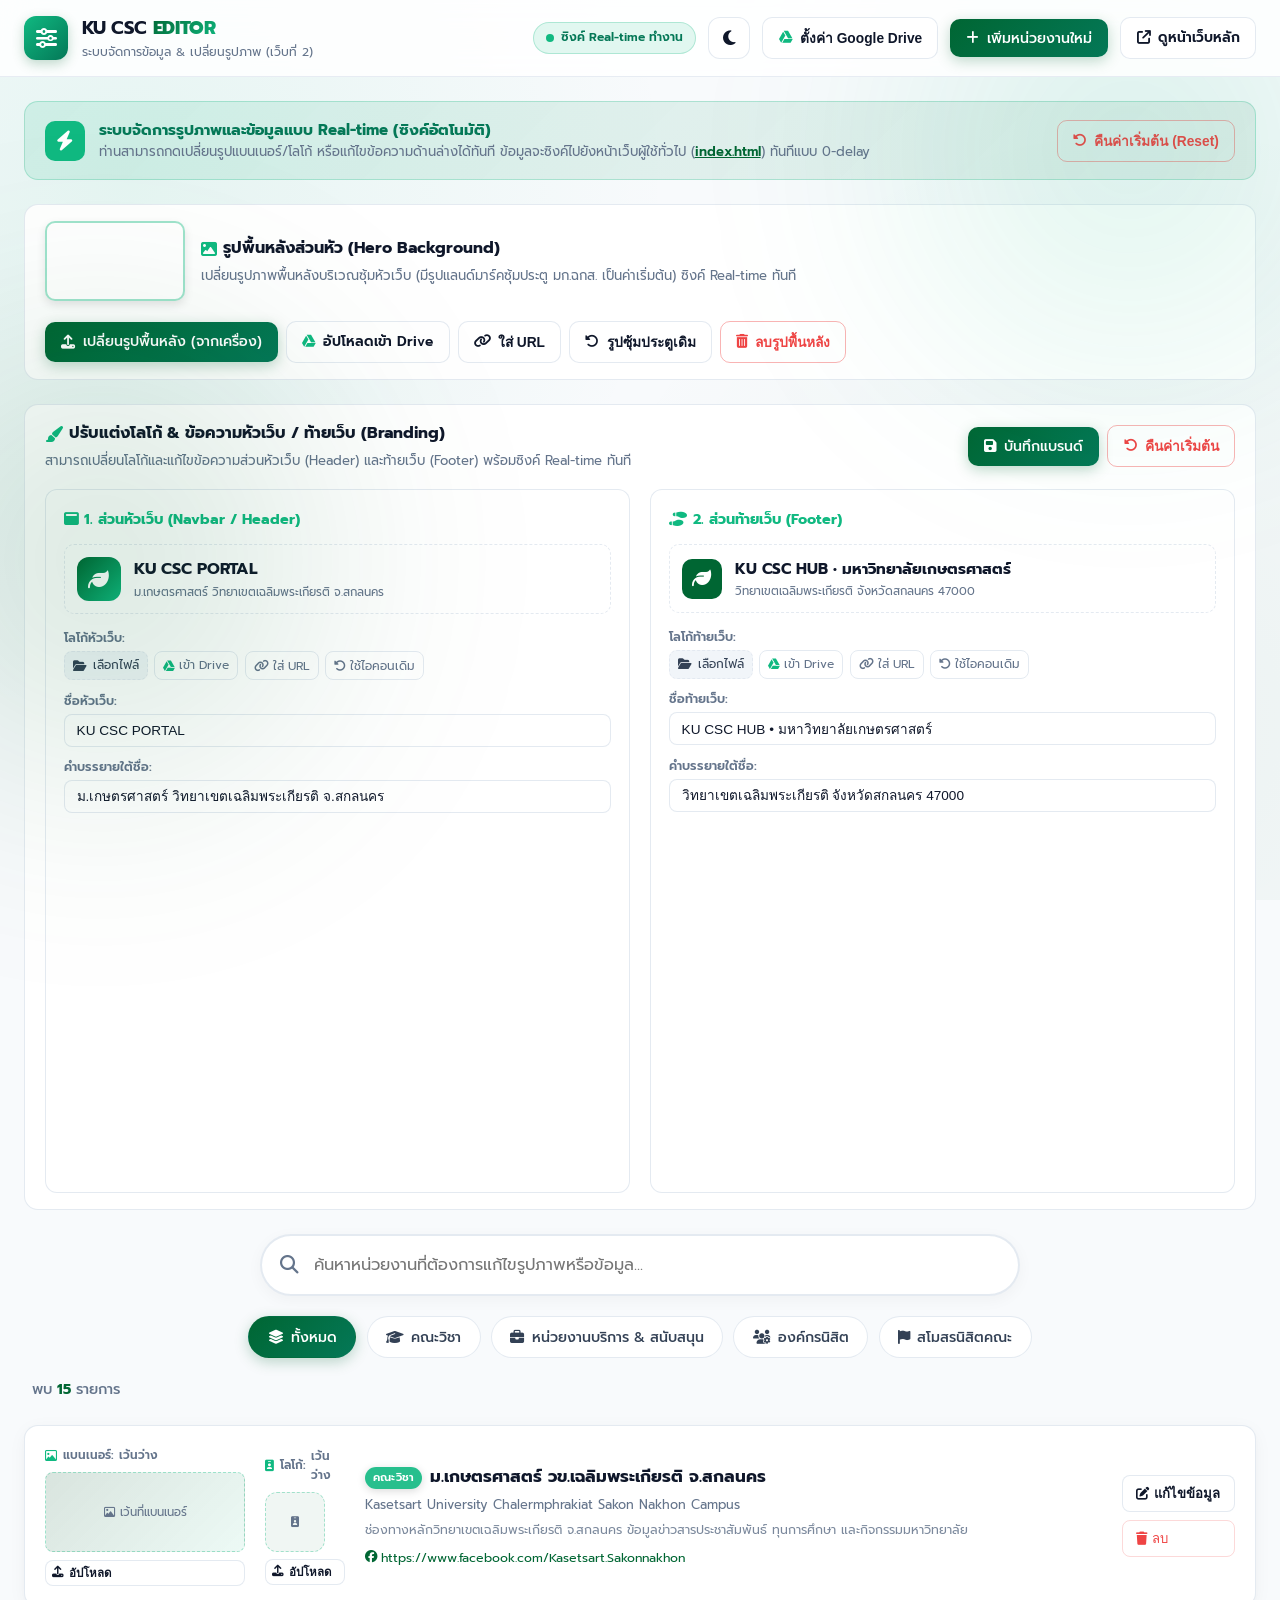
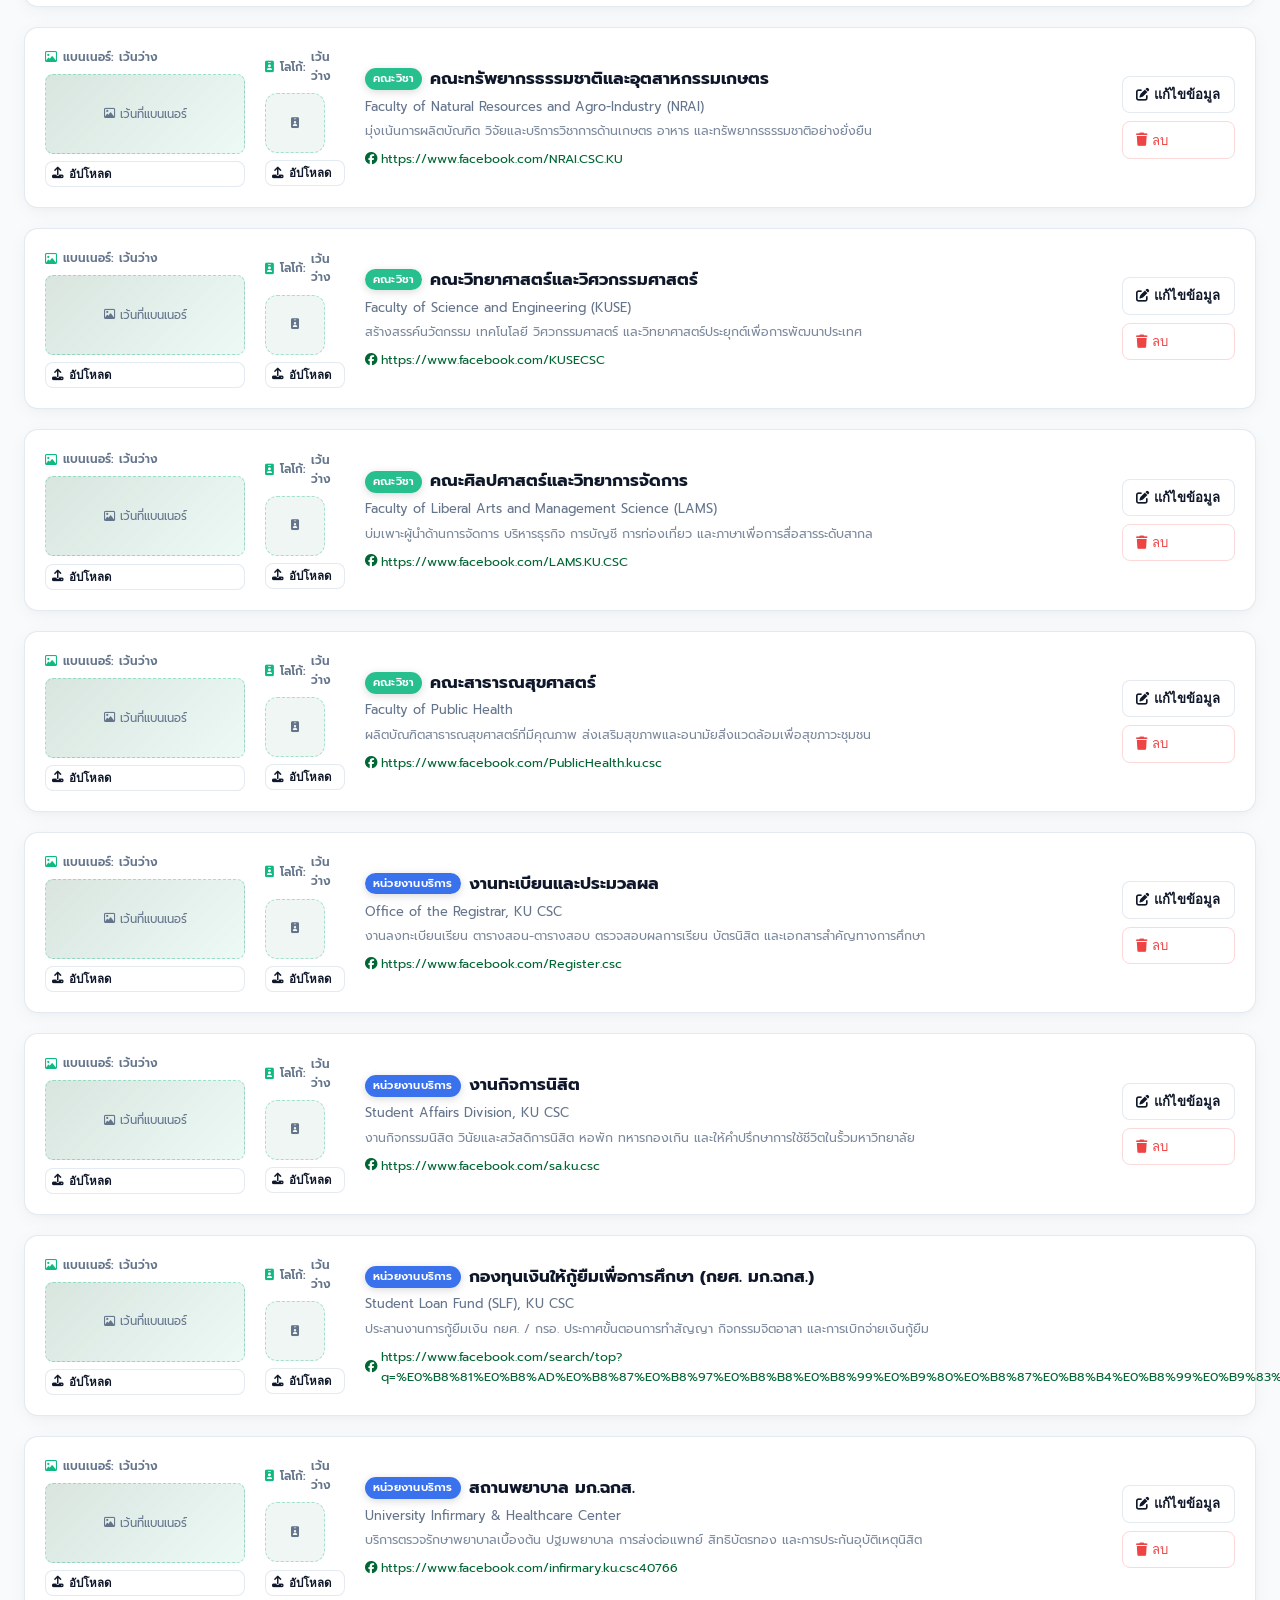
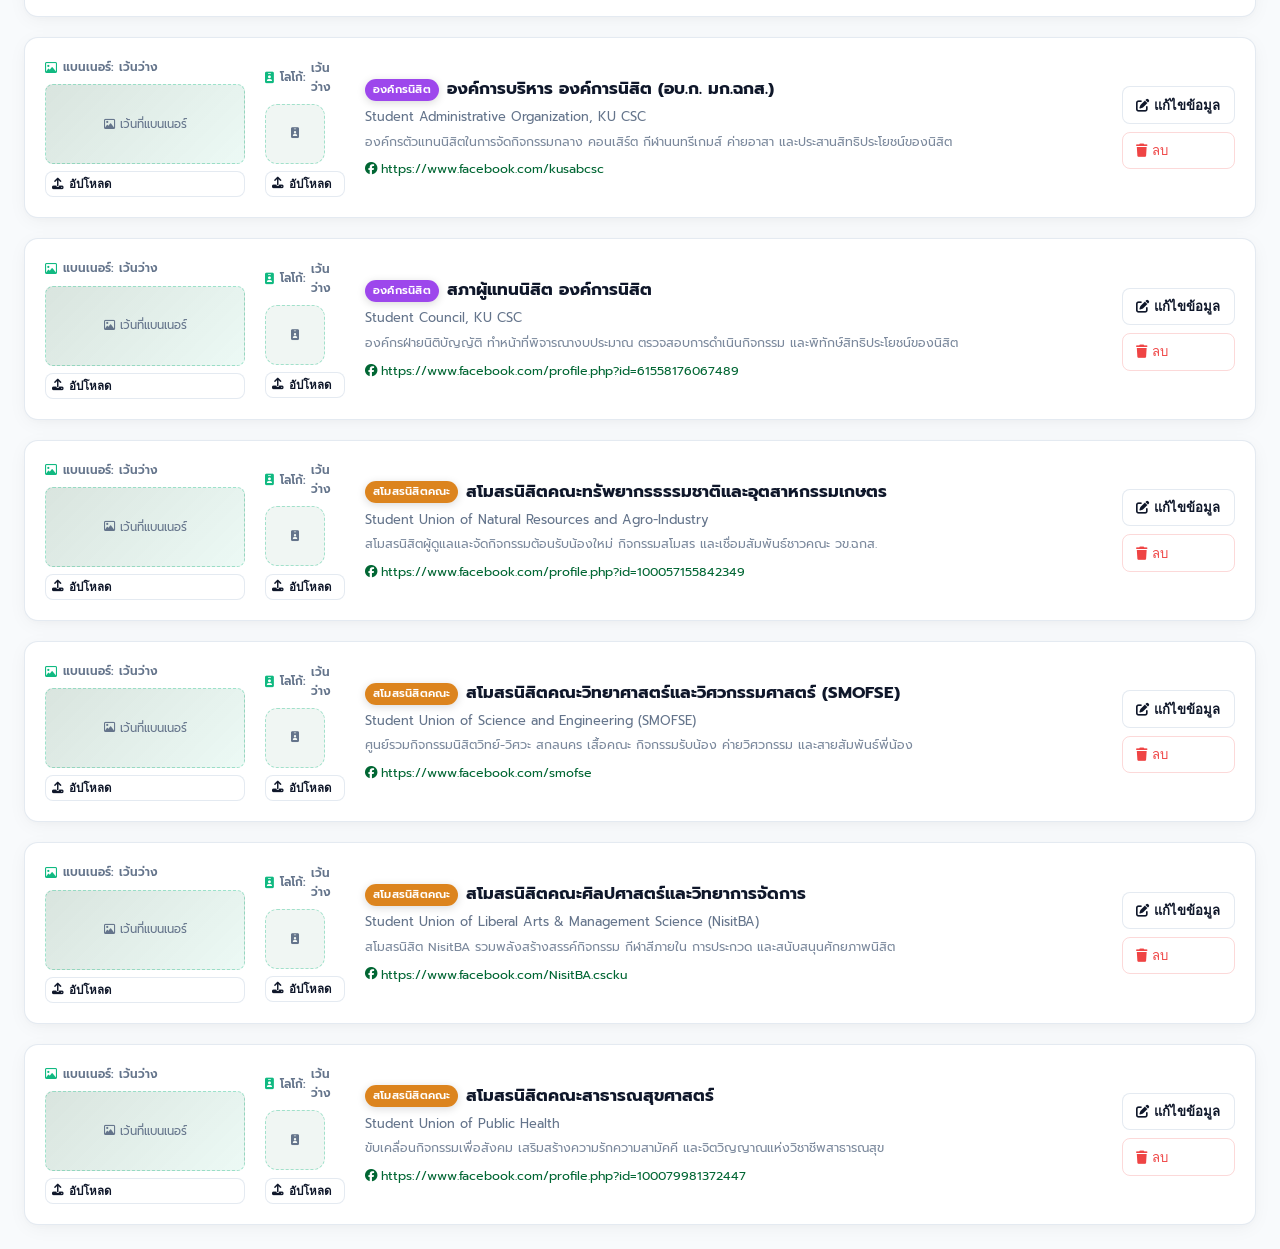
==== commit 256cb0dc: "Update editor.html" ====
--- a/editor.html
+++ b/editor.html
@@ -113,6 +113,129 @@
       </div>
     </div>
 
+    <!-- Header & Footer Branding Management Section (จัดการโลโก้และข้อความหัวเว็บ/ท้ายเว็บ) -->
+    <div class="realtime-sync-banner" style="background: var(--surface-card); border: 1px solid var(--surface-card-border); margin-bottom: 1.5rem; flex-direction: column; align-items: stretch; gap: 1.1rem;">
+      <div style="display: flex; align-items: center; justify-content: space-between; flex-wrap: wrap; gap: 0.75rem;">
+        <div>
+          <h4 style="margin: 0 0 4px 0; font-size: 1rem; font-weight: 700; color: var(--text-main); display: flex; align-items: center; gap: 6px;">
+            <i class="fa-solid fa-paintbrush" style="color: #10b981;"></i> ปรับแต่งโลโก้ & ข้อความหัวเว็บ / ท้ายเว็บ (Branding)
+          </h4>
+          <p style="margin: 0; font-size: 0.82rem; color: var(--text-muted);">
+            สามารถเปลี่ยนโลโก้และแก้ไขข้อความส่วนหัวเว็บ (Header) และท้ายเว็บ (Footer) พร้อมซิงค์ Real-time ทันที
+          </p>
+        </div>
+        <div style="display: flex; gap: 0.5rem; align-items: center;">
+          <button id="saveBrandingBtn" class="btn-primary-sm" title="บันทึกข้อมูลแบรนด์และซิงค์ทันที">
+            <i class="fa-solid fa-floppy-disk"></i> <span>บันทึกแบรนด์</span>
+          </button>
+          <button id="resetBrandingBtn" class="btn-outline-danger-sm" title="คืนค่าเป็นแบรนด์ตั้งต้น">
+            <i class="fa-solid fa-rotate-left"></i> <span>คืนค่าเริ่มต้น</span>
+          </button>
+        </div>
+      </div>
+
+      <!-- 2 Columns: Header Branding & Footer Branding -->
+      <div style="display: grid; grid-template-columns: repeat(auto-fit, minmax(300px, 1fr)); gap: 1.25rem;">
+        <!-- 1. Header Branding -->
+        <div style="background: var(--surface-hover, rgba(255,255,255,0.02)); border: 1px solid var(--surface-card-border); border-radius: 12px; padding: 1.1rem;">
+          <h5 style="margin: 0 0 0.85rem 0; font-size: 0.9rem; color: #10b981; display: flex; align-items: center; gap: 6px;">
+            <i class="fa-solid fa-window-maximize"></i> 1. ส่วนหัวเว็บ (Navbar / Header)
+          </h5>
+
+          <!-- Live Preview Box -->
+          <div style="display: flex; align-items: center; gap: 0.85rem; padding: 0.75rem; background: var(--surface-card); border: 1px dashed var(--surface-card-border); border-radius: 10px; margin-bottom: 0.85rem;">
+            <div id="previewHeaderLogo" style="width: 44px; height: 44px; border-radius: 12px; background: linear-gradient(135deg, #006633 0%, #10b981 100%); display: flex; align-items: center; justify-content: center; color: #fff; font-size: 1.3rem; flex-shrink: 0; overflow: hidden;">
+              <i class="fa-solid fa-leaf"></i>
+            </div>
+            <div>
+              <div id="previewHeaderTitle" style="font-size: 1rem; font-weight: 700; color: var(--text-main);">KU CSC PORTAL</div>
+              <div id="previewHeaderSubtitle" style="font-size: 0.72rem; color: var(--text-muted);">ม.เกษตรศาสตร์ วิทยาเขตเฉลิมพระเกียรติ จ.สกลนคร</div>
+            </div>
+          </div>
+
+          <!-- Controls -->
+          <div style="display: flex; flex-direction: column; gap: 0.65rem;">
+            <div>
+              <label style="font-size: 0.78rem; font-weight: 600; color: var(--text-muted); display: block; margin-bottom: 3px;">โลโก้หัวเว็บ:</label>
+              <div style="display: flex; gap: 0.4rem; flex-wrap: wrap;">
+                <label class="btn-file-upload" style="padding: 4px 8px; font-size: 0.75rem;">
+                  <i class="fa-solid fa-folder-open"></i> เลือกไฟล์
+                  <input type="file" id="uploadHeaderLogoInput" accept="image/*" style="display: none;">
+                </label>
+                <label class="btn-preset" style="padding: 4px 8px; font-size: 0.75rem; cursor: pointer; display: inline-flex; align-items: center; gap: 4px;" title="อัปโหลดตรงเข้า Google Drive">
+                  <i class="fa-brands fa-google-drive" style="color:#10b981;"></i> เข้า Drive
+                  <input type="file" id="uploadHeaderLogoGDriveInput" accept="image/*" style="display: none;">
+                </label>
+                <button type="button" class="btn-preset" id="urlHeaderLogoBtn" style="padding: 4px 8px; font-size: 0.75rem;">
+                  <i class="fa-solid fa-link"></i> ใส่ URL
+                </button>
+                <button type="button" class="btn-preset" id="clearHeaderLogoBtn" style="padding: 4px 8px; font-size: 0.75rem;">
+                  <i class="fa-solid fa-rotate-left"></i> ใช้ไอคอนเดิม
+                </button>
+              </div>
+            </div>
+            <div>
+              <label for="headerTitleInput" style="font-size: 0.78rem; font-weight: 600; color: var(--text-muted); display: block; margin-bottom: 3px;">ชื่อหัวเว็บ:</label>
+              <input type="text" id="headerTitleInput" value="KU CSC PORTAL" placeholder="KU CSC PORTAL" style="width: 100%; padding: 0.5rem 0.75rem; border-radius: 8px; border: 1px solid var(--surface-card-border); background: var(--surface-card); color: var(--text-main); font-size: 0.85rem;">
+            </div>
+            <div>
+              <label for="headerSubtitleInput" style="font-size: 0.78rem; font-weight: 600; color: var(--text-muted); display: block; margin-bottom: 3px;">คำบรรยายใต้ชื่อ:</label>
+              <input type="text" id="headerSubtitleInput" value="ม.เกษตรศาสตร์ วิทยาเขตเฉลิมพระเกียรติ จ.สกลนคร" placeholder="ม.เกษตรศาสตร์ วิทยาเขตเฉลิมพระเกียรติ จ.สกลนคร" style="width: 100%; padding: 0.5rem 0.75rem; border-radius: 8px; border: 1px solid var(--surface-card-border); background: var(--surface-card); color: var(--text-main); font-size: 0.85rem;">
+            </div>
+          </div>
+        </div>
+
+        <!-- 2. Footer Branding -->
+        <div style="background: var(--surface-hover, rgba(255,255,255,0.02)); border: 1px solid var(--surface-card-border); border-radius: 12px; padding: 1.1rem;">
+          <h5 style="margin: 0 0 0.85rem 0; font-size: 0.9rem; color: #10b981; display: flex; align-items: center; gap: 6px;">
+            <i class="fa-solid fa-shoe-prints"></i> 2. ส่วนท้ายเว็บ (Footer)
+          </h5>
+
+          <!-- Live Preview Box -->
+          <div style="display: flex; align-items: center; gap: 0.85rem; padding: 0.75rem; background: var(--surface-card); border: 1px dashed var(--surface-card-border); border-radius: 10px; margin-bottom: 0.85rem;">
+            <div id="previewFooterLogo" style="width: 40px; height: 40px; border-radius: 10px; background: #006633; display: flex; align-items: center; justify-content: center; color: #fff; font-size: 1.2rem; flex-shrink: 0; overflow: hidden;">
+              <i class="fa-solid fa-leaf"></i>
+            </div>
+            <div>
+              <div id="previewFooterTitle" style="font-size: 0.95rem; font-weight: 700; color: var(--text-main);">KU CSC HUB • มหาวิทยาลัยเกษตรศาสตร์</div>
+              <div id="previewFooterSubtitle" style="font-size: 0.72rem; color: var(--text-muted);">วิทยาเขตเฉลิมพระเกียรติ จังหวัดสกลนคร 47000</div>
+            </div>
+          </div>
+
+          <!-- Controls -->
+          <div style="display: flex; flex-direction: column; gap: 0.65rem;">
+            <div>
+              <label style="font-size: 0.78rem; font-weight: 600; color: var(--text-muted); display: block; margin-bottom: 3px;">โลโก้ท้ายเว็บ:</label>
+              <div style="display: flex; gap: 0.4rem; flex-wrap: wrap;">
+                <label class="btn-file-upload" style="padding: 4px 8px; font-size: 0.75rem;">
+                  <i class="fa-solid fa-folder-open"></i> เลือกไฟล์
+                  <input type="file" id="uploadFooterLogoInput" accept="image/*" style="display: none;">
+                </label>
+                <label class="btn-preset" style="padding: 4px 8px; font-size: 0.75rem; cursor: pointer; display: inline-flex; align-items: center; gap: 4px;" title="อัปโหลดตรงเข้า Google Drive">
+                  <i class="fa-brands fa-google-drive" style="color:#10b981;"></i> เข้า Drive
+                  <input type="file" id="uploadFooterLogoGDriveInput" accept="image/*" style="display: none;">
+                </label>
+                <button type="button" class="btn-preset" id="urlFooterLogoBtn" style="padding: 4px 8px; font-size: 0.75rem;">
+                  <i class="fa-solid fa-link"></i> ใส่ URL
+                </button>
+                <button type="button" class="btn-preset" id="clearFooterLogoBtn" style="padding: 4px 8px; font-size: 0.75rem;">
+                  <i class="fa-solid fa-rotate-left"></i> ใช้ไอคอนเดิม
+                </button>
+              </div>
+            </div>
+            <div>
+              <label for="footerTitleInput" style="font-size: 0.78rem; font-weight: 600; color: var(--text-muted); display: block; margin-bottom: 3px;">ชื่อท้ายเว็บ:</label>
+              <input type="text" id="footerTitleInput" value="KU CSC HUB • มหาวิทยาลัยเกษตรศาสตร์" placeholder="KU CSC HUB • มหาวิทยาลัยเกษตรศาสตร์" style="width: 100%; padding: 0.5rem 0.75rem; border-radius: 8px; border: 1px solid var(--surface-card-border); background: var(--surface-card); color: var(--text-main); font-size: 0.85rem;">
+            </div>
+            <div>
+              <label for="footerSubtitleInput" style="font-size: 0.78rem; font-weight: 600; color: var(--text-muted); display: block; margin-bottom: 3px;">คำบรรยายใต้ชื่อ:</label>
+              <input type="text" id="footerSubtitleInput" value="วิทยาเขตเฉลิมพระเกียรติ จังหวัดสกลนคร 47000" placeholder="วิทยาเขตเฉลิมพระเกียรติ จังหวัดสกลนคร 47000" style="width: 100%; padding: 0.5rem 0.75rem; border-radius: 8px; border: 1px solid var(--surface-card-border); background: var(--surface-card); color: var(--text-main); font-size: 0.85rem;">
+            </div>
+          </div>
+        </div>
+      </div>
+    </div>
+
     <!-- Controls & Search -->
     <section class="controls-section" style="padding: 0; margin-bottom: 1.5rem;">
       <div class="controls-container" style="padding: 0;">
@@ -325,6 +448,8 @@
     <span id="editorToastMsg">บันทึกและซิงค์ Real-time เรียบร้อยแล้ว</span>
   </div>
 
+  <!-- Global Config -->
+  <script src="config.js"></script>
   <!-- Editor Logic -->
   <script src="editor.js"></script>
 </body>
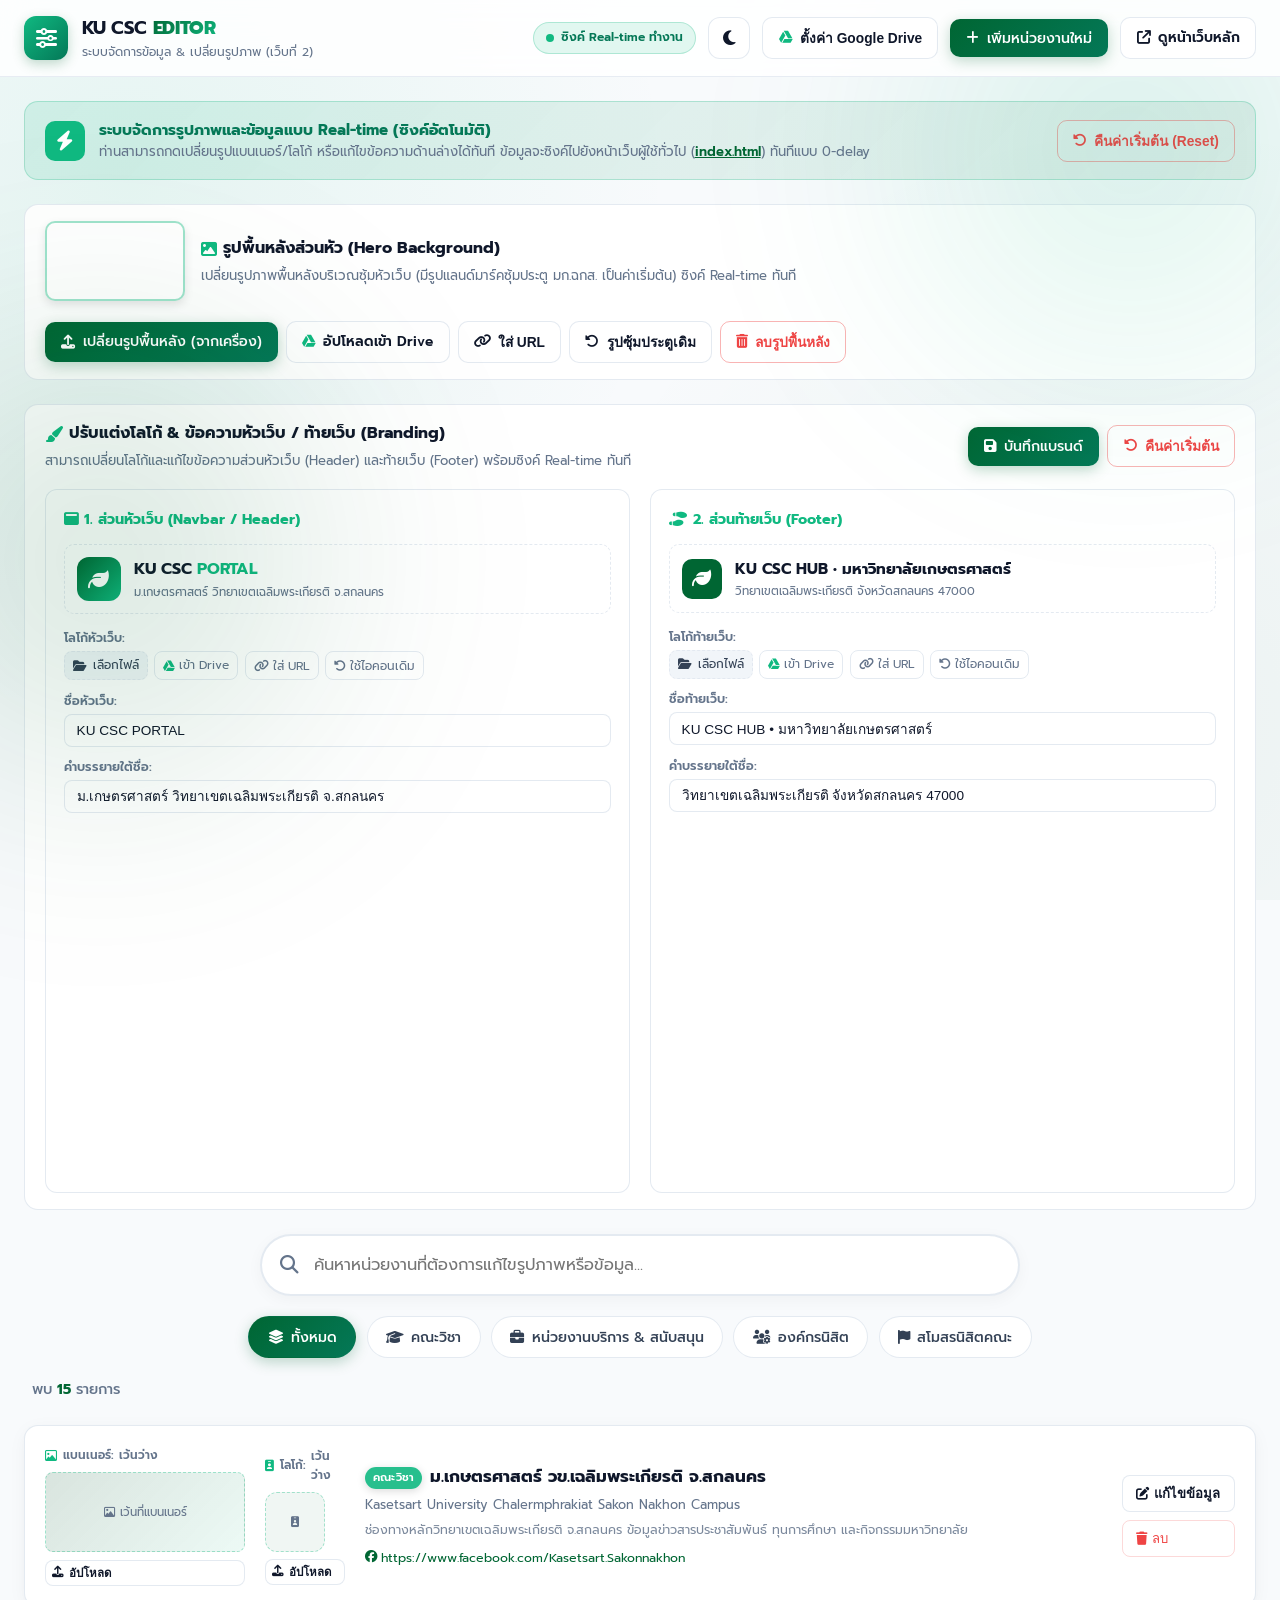
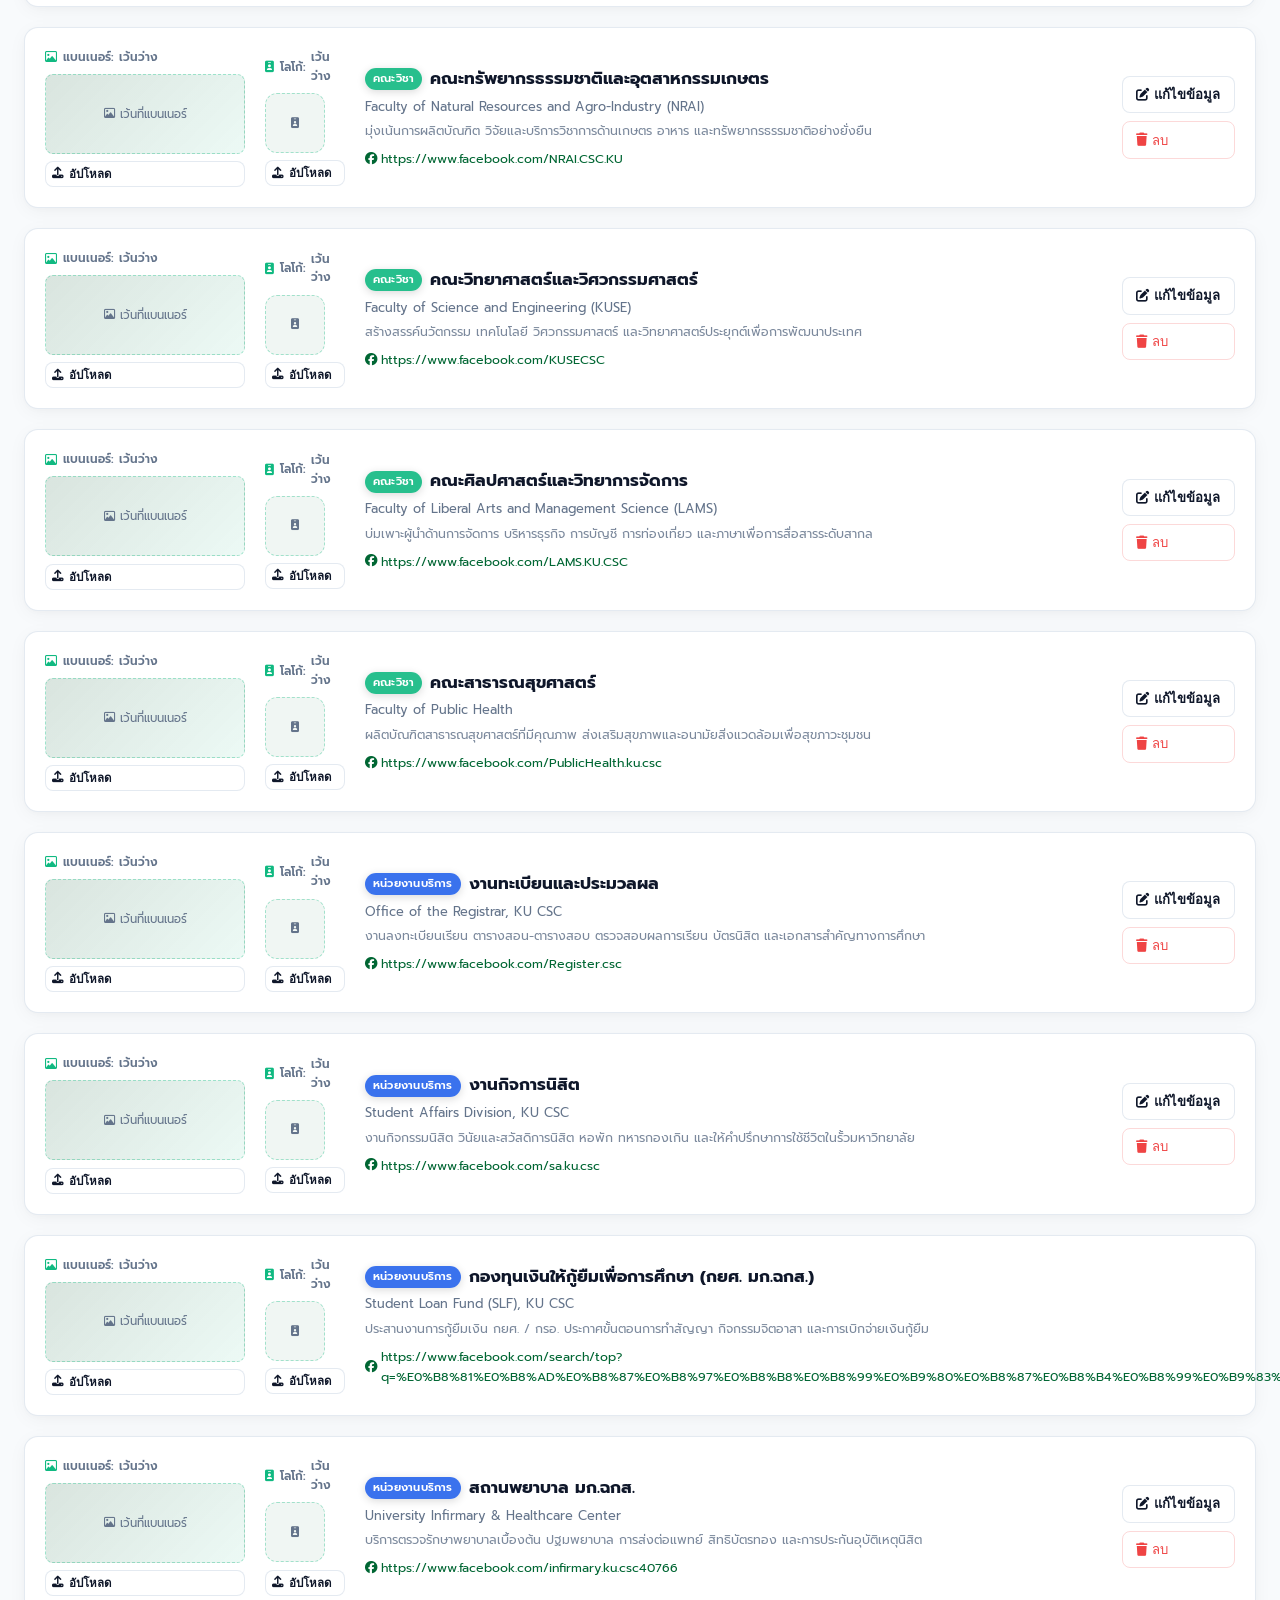
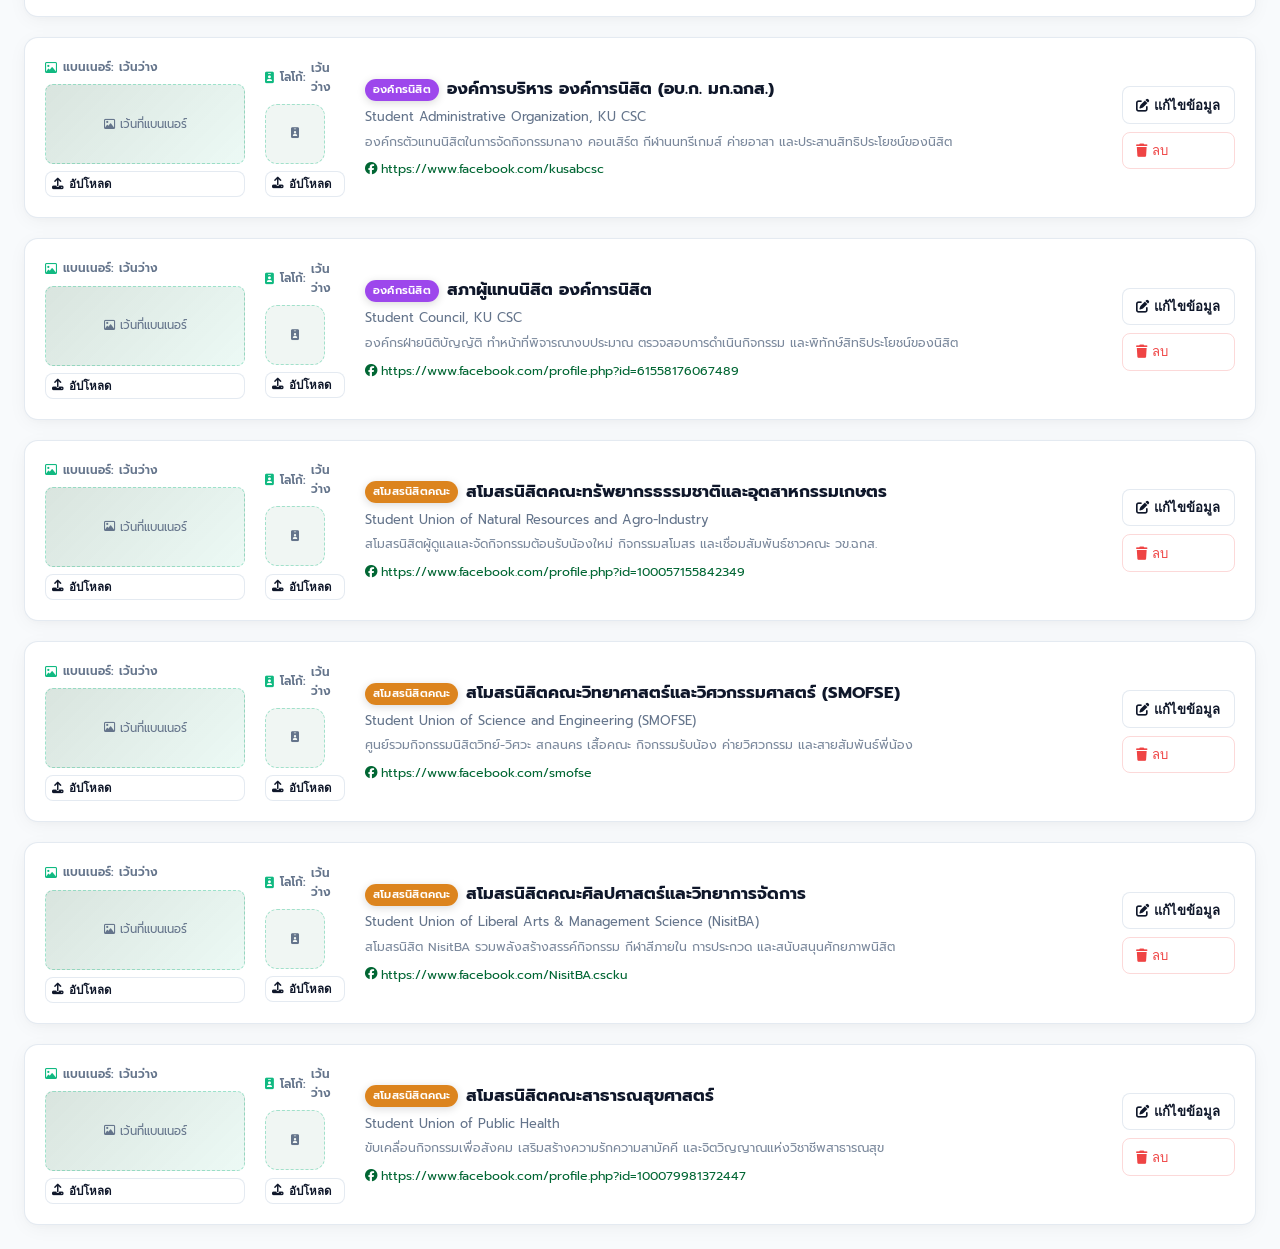
==== commit f55349ce: "Update editor.html" ====
--- a/editor.html
+++ b/editor.html
@@ -449,8 +449,8 @@
   </div>
 
   <!-- Global Config -->
-  <script src="config.js"></script>
+  <script src="config.js?v=3.1"></script>
   <!-- Editor Logic -->
-  <script src="editor.js"></script>
+  <script src="editor.js?v=3.1"></script>
 </body>
 </html>
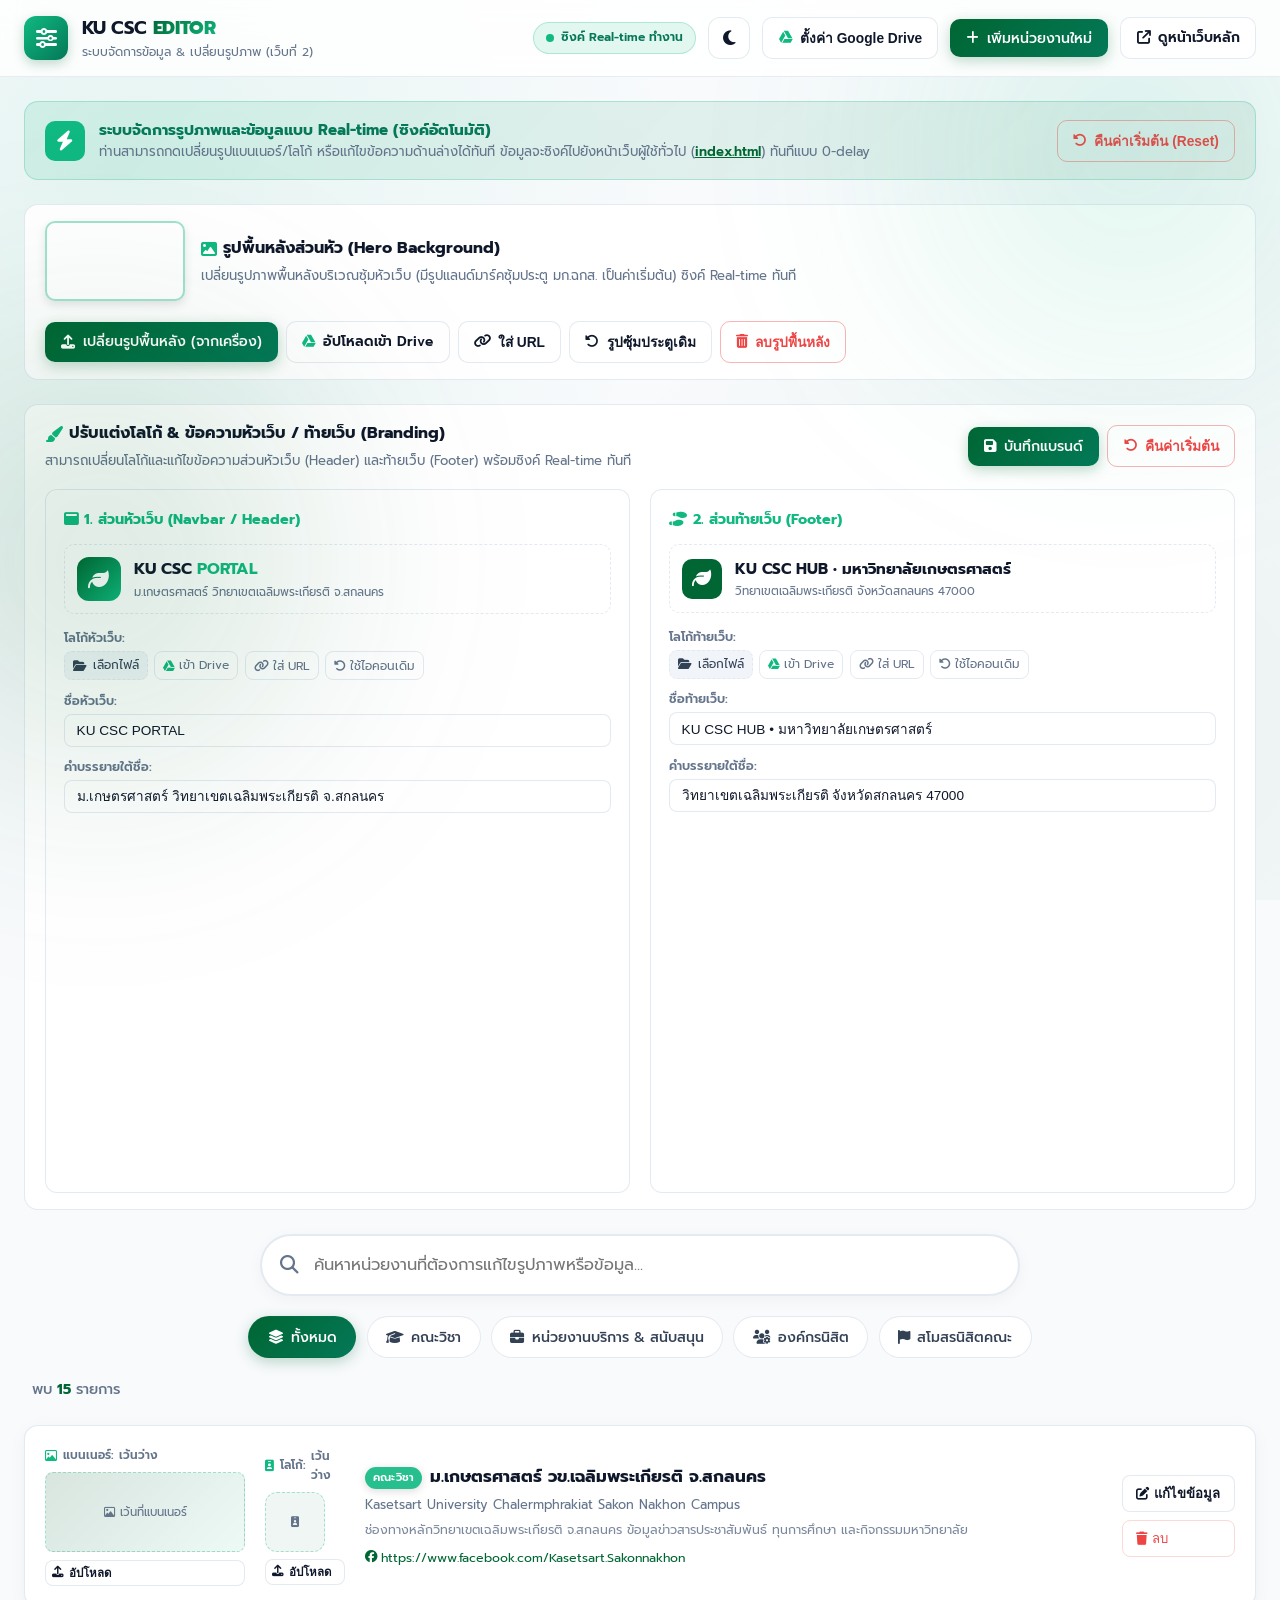
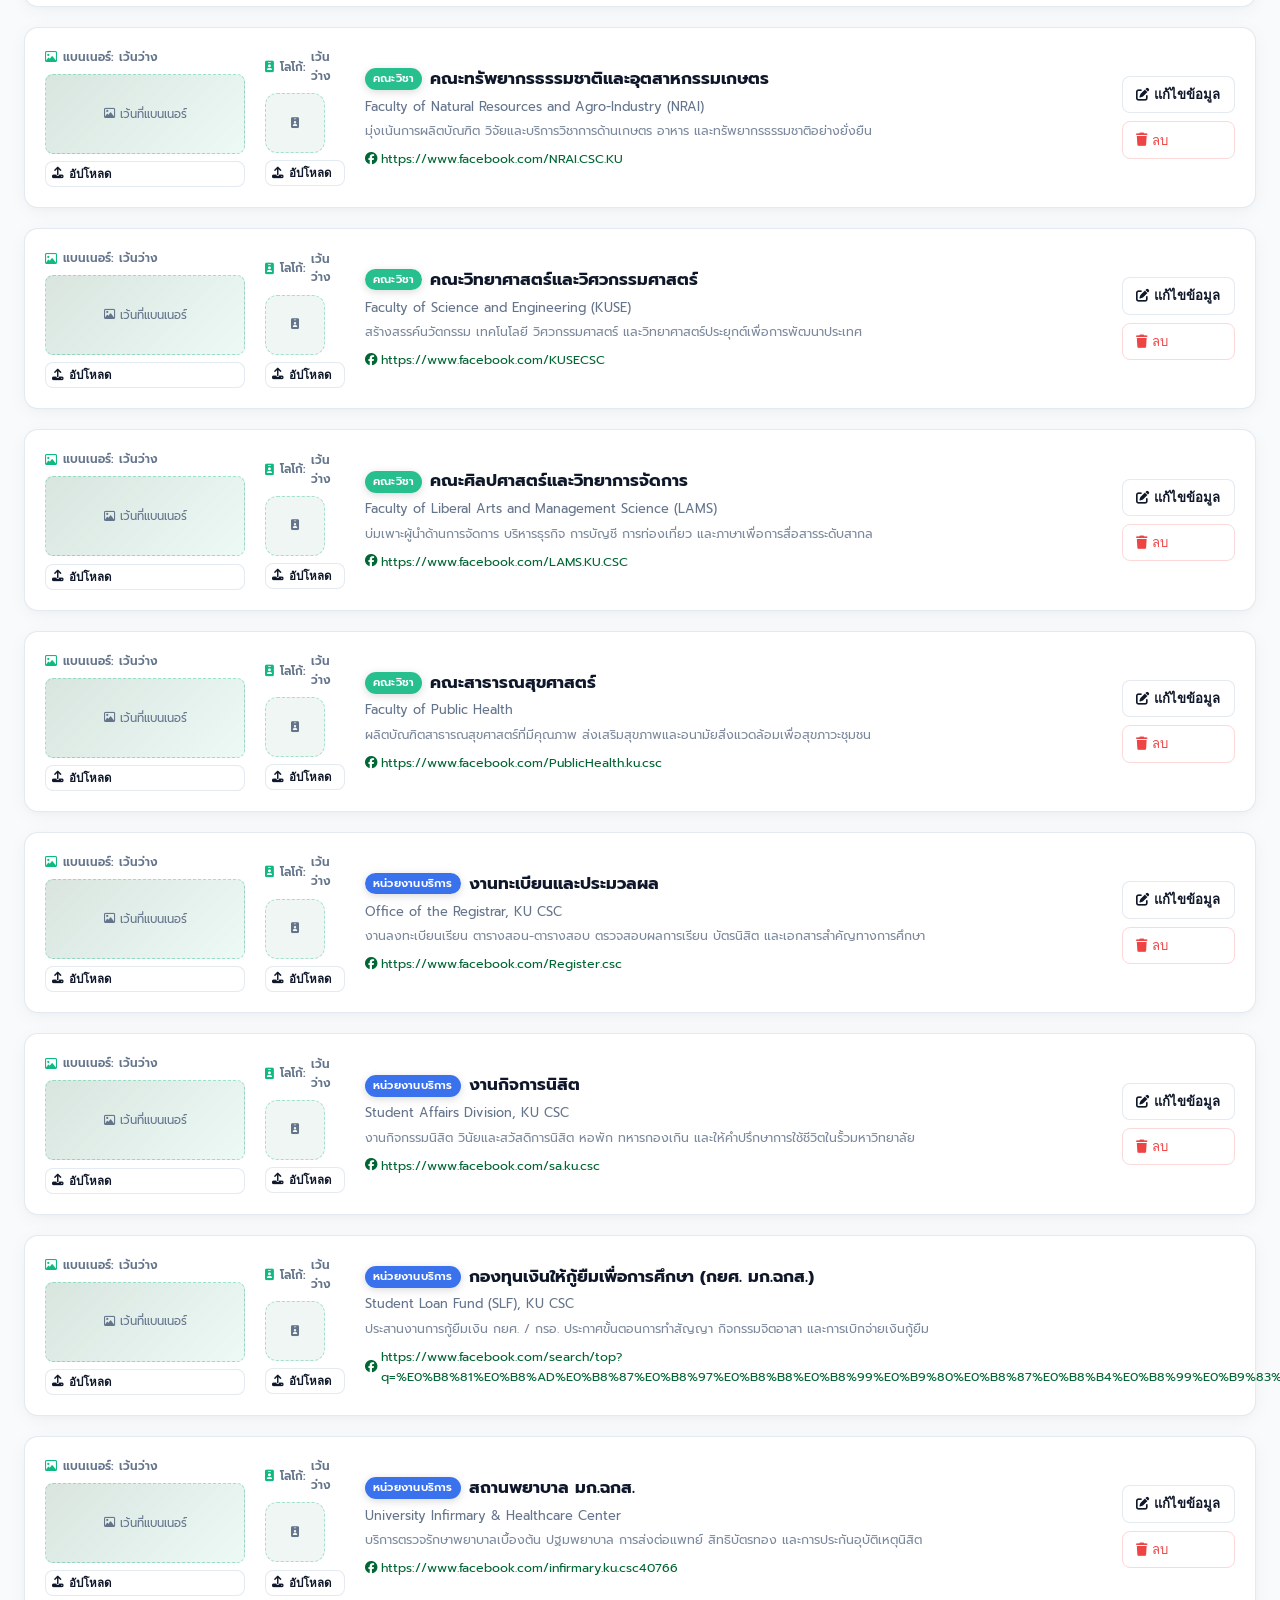
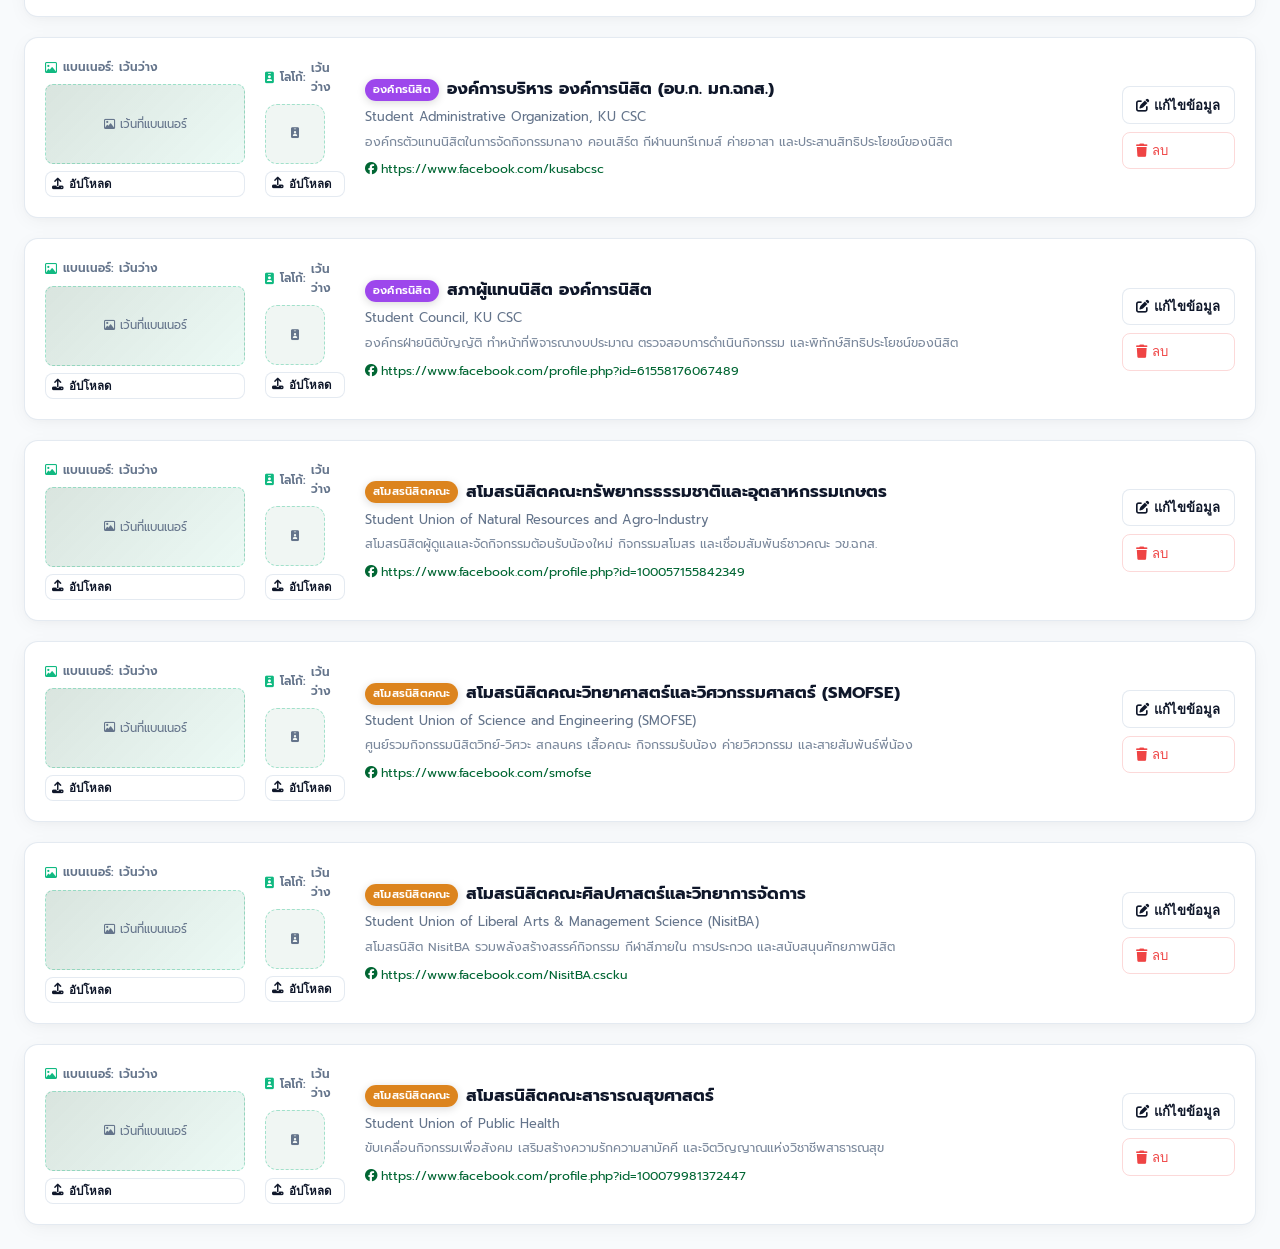
==== commit 9ee6e2cc: "Update editor.html" ====
--- a/editor.html
+++ b/editor.html
@@ -449,8 +449,8 @@
   </div>
 
   <!-- Global Config -->
-  <script src="config.js?v=3.1"></script>
+  <script src="config.js?v=3.2"></script>
   <!-- Editor Logic -->
-  <script src="editor.js?v=3.1"></script>
+  <script src="editor.js?v=3.2"></script>
 </body>
 </html>
--- a/style.css
+++ b/style.css
@@ -253,6 +253,90 @@
   opacity: 0.93;
   transform: translateY(-2px);
   box-shadow: 0 6px 18px rgba(0, 102, 51, 0.35);
+}
+
+/* ── Department Quick-Nav Bar ─────────────────────────────────── */
+.dept-nav-bar {
+  position: sticky;
+  top: 65px; /* ความสูงของ navbar */
+  z-index: 90;
+  background: var(--navbar-bg);
+  backdrop-filter: blur(16px);
+  -webkit-backdrop-filter: blur(16px);
+  border-bottom: 1px solid var(--navbar-border);
+  overflow-x: auto;
+  scrollbar-width: none;
+  -ms-overflow-style: none;
+}
+.dept-nav-bar::-webkit-scrollbar { display: none; }
+
+.dept-nav-inner {
+  max-width: 1280px;
+  margin: 0 auto;
+  padding: 0 1.5rem;
+  display: flex;
+  align-items: stretch;
+  gap: 0;
+}
+
+.dept-nav-btn {
+  display: inline-flex;
+  align-items: center;
+  gap: 0.45rem;
+  padding: 0.7rem 1.1rem;
+  border: none;
+  background: transparent;
+  color: var(--text-muted);
+  font-family: var(--font-family);
+  font-size: 0.82rem;
+  font-weight: 500;
+  cursor: pointer;
+  white-space: nowrap;
+  border-bottom: 2.5px solid transparent;
+  transition: color 0.2s ease, border-color 0.2s ease, background 0.2s ease;
+  position: relative;
+}
+.dept-nav-btn i {
+  font-size: 0.78rem;
+  opacity: 0.75;
+  transition: opacity 0.2s ease, transform 0.2s ease;
+}
+.dept-nav-btn:hover {
+  color: var(--ku-green-accent);
+  background: rgba(16, 185, 129, 0.06);
+}
+.dept-nav-btn:hover i {
+  opacity: 1;
+  transform: translateY(-1px);
+}
+.dept-nav-btn.active {
+  color: var(--ku-green-accent);
+  border-bottom-color: var(--ku-green-accent);
+  font-weight: 600;
+}
+.dept-nav-btn.active i {
+  opacity: 1;
+}
+[data-theme="dark"] .dept-nav-btn.active {
+  color: #34d399;
+  border-bottom-color: #34d399;
+}
+[data-theme="dark"] .dept-nav-btn:hover {
+  color: #34d399;
+  background: rgba(52, 211, 153, 0.08);
+}
+
+/* Mobile: smaller padding & font */
+@media (max-width: 640px) {
+  .dept-nav-btn {
+    padding: 0.6rem 0.75rem;
+    font-size: 0.76rem;
+    gap: 0.35rem;
+  }
+  .dept-nav-inner {
+    padding: 0 0.5rem;
+    gap: 0;
+  }
 }
 
 /* Hero Section */
